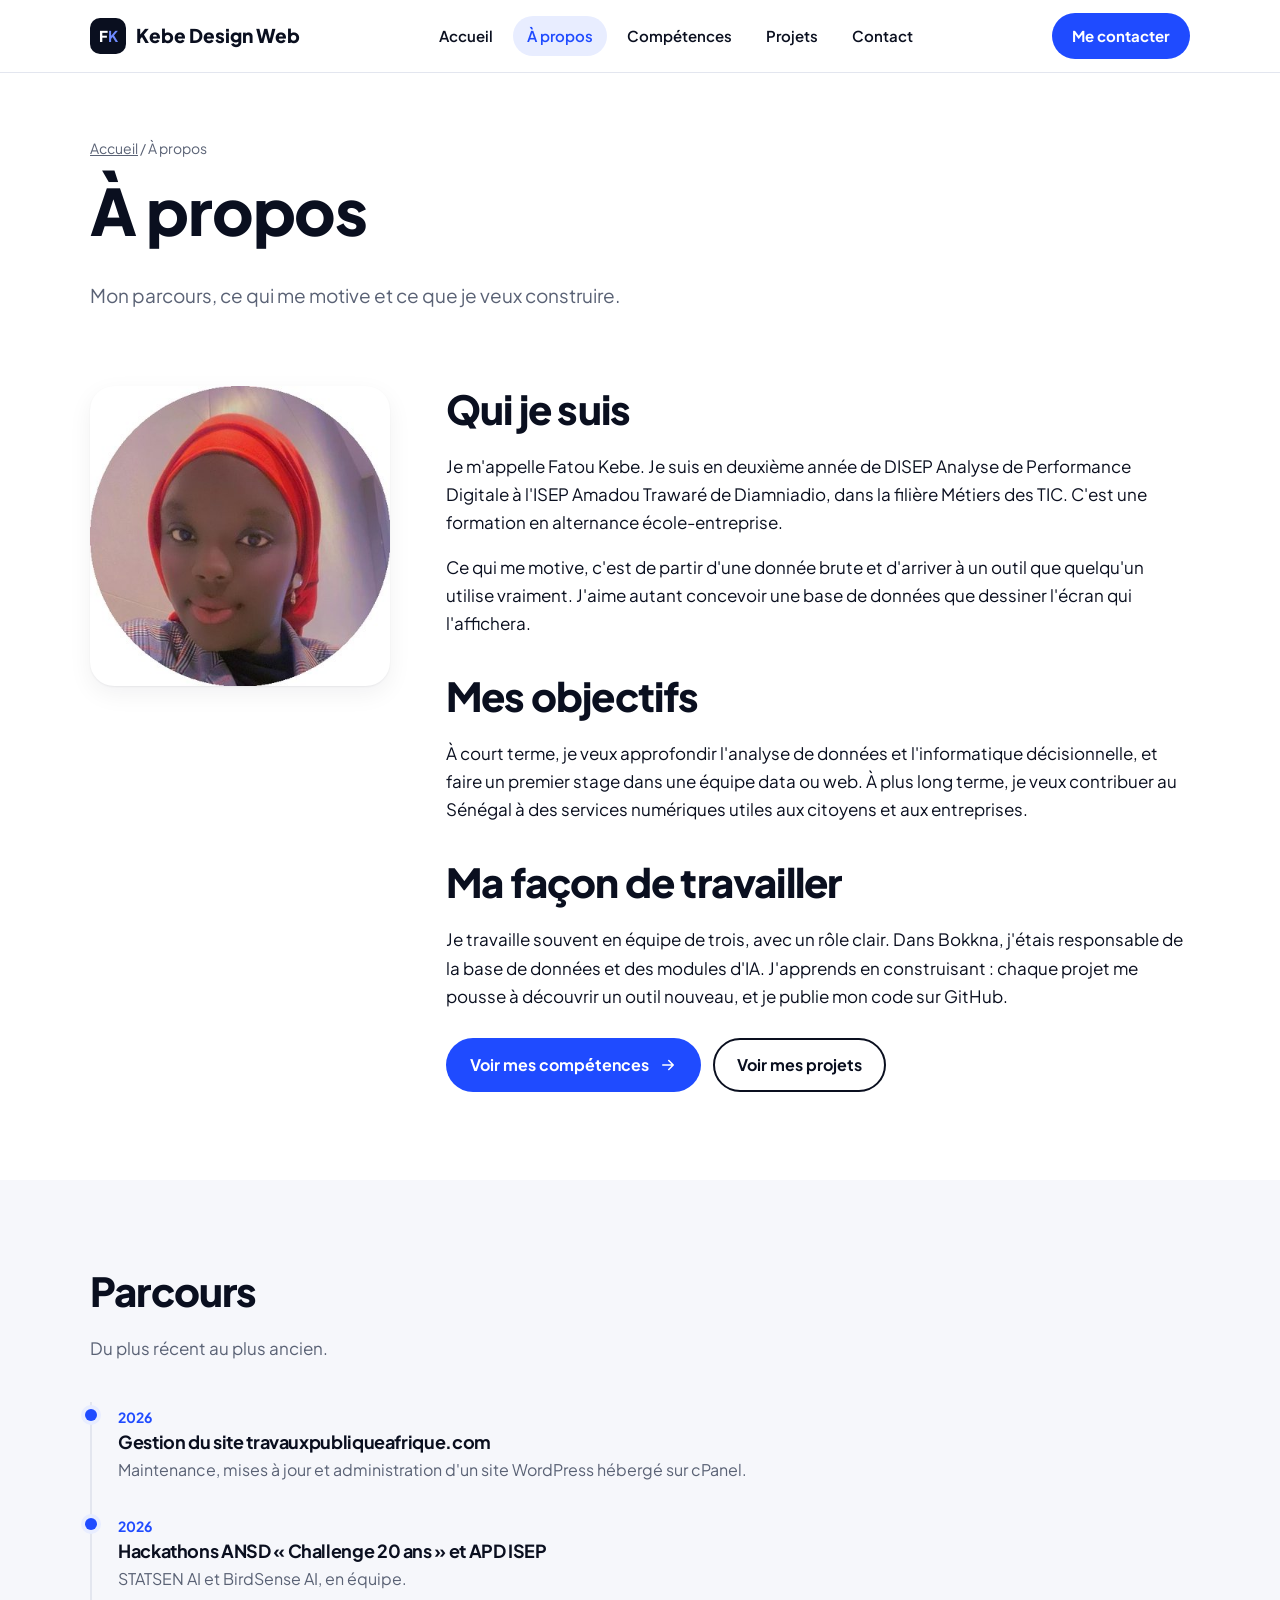
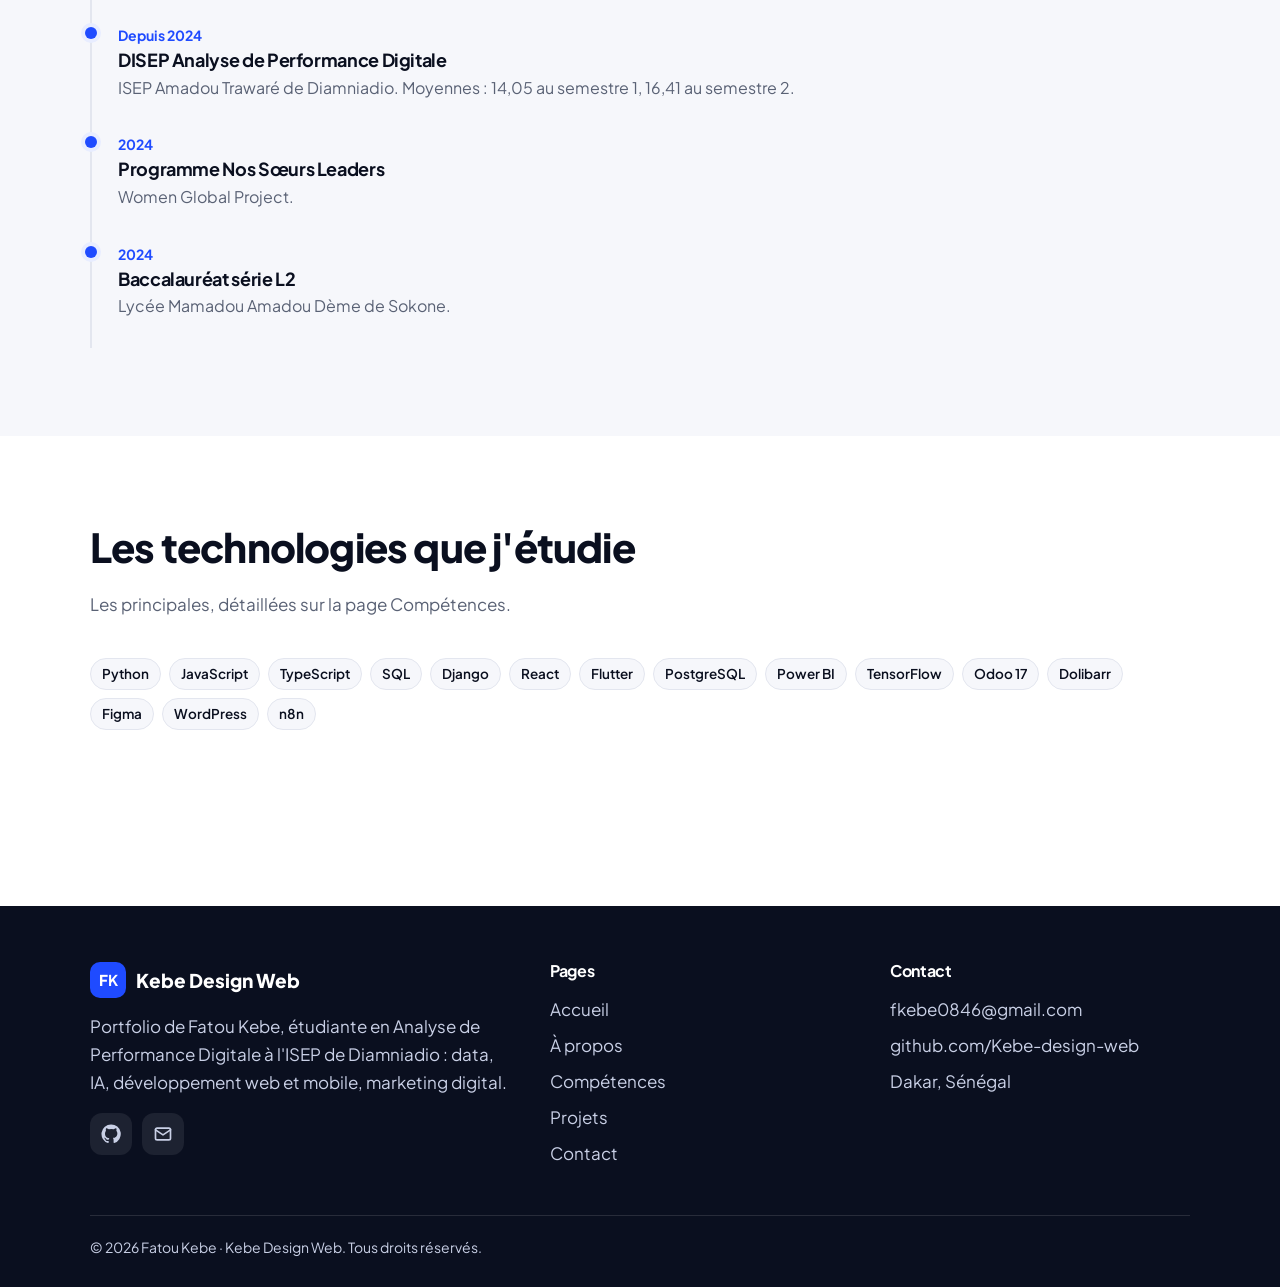
==== about.html @ df8fd6a2 "Refonte Kebe Design Web : 5 pages, menu mobile, formulaire" ====
<!doctype html>
<html lang="fr">
<head>
<meta charset="utf-8">
<meta name="viewport" content="width=device-width, initial-scale=1">
<title>À propos · Kebe Design Web</title>
<meta name="description" content="Parcours, objectifs et méthode de travail de Fatou Kebe, étudiante en DISEP Analyse de Performance Digitale à l'ISEP de Diamniadio.">
<meta name="author" content="Fatou Kebe">
<meta property="og:title" content="À propos · Kebe Design Web">
<meta property="og:description" content="Parcours, objectifs et méthode de travail de Fatou Kebe, étudiante en DISEP Analyse de Performance Digitale à l'ISEP de Diamniadio.">
<link rel="icon" href="data:image/svg+xml,%3Csvg xmlns='http://www.w3.org/2000/svg' viewBox='0 0 32 32'%3E%3Crect width='32' height='32' rx='8' fill='%230A0F1F'/%3E%3Ctext x='16' y='22' font-family='Arial' font-weight='bold' font-size='15' fill='%23fff' text-anchor='middle'%3EFK%3C/text%3E%3C/svg%3E">
<link rel="preconnect" href="https://fonts.googleapis.com">
<link rel="preconnect" href="https://fonts.gstatic.com" crossorigin>
<link href="https://fonts.googleapis.com/css2?family=Plus+Jakarta+Sans:wght@400;600;700;800&display=swap" rel="stylesheet">
<link rel="stylesheet" href="assets/css/style.css">
</head>
<body>
<a class="skip" href="#contenu">Aller au contenu</a>

<!-- En-tête commun -->
<header class="site-header">
  <div class="container header-inner">
    <a class="logo" href="index.html" aria-label="Kebe Design Web, retour à l'accueil"><span class="logo-mark">F<b>K</b></span>Kebe Design Web</a>
    <nav id="main-nav" class="main-nav" aria-label="Navigation principale">
      <ul><li><a href="index.html">Accueil</a></li><li><a href="about.html" aria-current="page">À propos</a></li><li><a href="competences.html">Compétences</a></li><li><a href="projets.html">Projets</a></li><li><a href="contact.html">Contact</a></li><li class="mobile-cta"><a href="contact.html">Me contacter</a></li></ul>
    </nav>
    <a class="btn btn-primary header-cta" href="contact.html">Me contacter</a>
    <button class="menu-toggle" type="button" aria-controls="main-nav" aria-expanded="false" aria-label="Ouvrir le menu"><svg viewBox="0 0 24 24" fill="none" stroke="currentColor" stroke-width="2" stroke-linecap="round" stroke-linejoin="round" aria-hidden="true"><path d="M4 7h16M4 12h16M4 17h16"/></svg></button>
  </div>
</header>

<main id="contenu">
<section class="page-hero">
  <div class="container">
    <div class="crumb"><a href="index.html">Accueil</a> / À propos</div>
    <h1>À propos</h1>
    <p>Mon parcours, ce qui me motive et ce que je veux construire.</p>
  </div>
</section>

<section class="section" style="padding-top:32px">
  <div class="container about-grid">
    <img class="about-photo" src="assets/images/fatou-kebe.jpg" alt="Portrait de Fatou Kebe" width="300" height="300">
    <div>
      <h2>Qui je suis</h2>
      <p>Je m'appelle Fatou Kebe. Je suis en deuxième année de DISEP Analyse de Performance Digitale à l'ISEP Amadou Trawaré de Diamniadio, dans la filière Métiers des TIC. C'est une formation en alternance école-entreprise.</p>
      <p>Ce qui me motive, c'est de partir d'une donnée brute et d'arriver à un outil que quelqu'un utilise vraiment. J'aime autant concevoir une base de données que dessiner l'écran qui l'affichera.</p>
      <h2 style="margin-top:36px">Mes objectifs</h2>
      <p>À court terme, je veux approfondir l'analyse de données et l'informatique décisionnelle, et faire un premier stage dans une équipe data ou web. À plus long terme, je veux contribuer au Sénégal à des services numériques utiles aux citoyens et aux entreprises.</p>
      <h2 style="margin-top:36px">Ma façon de travailler</h2>
      <p>Je travaille souvent en équipe de trois, avec un rôle clair. Dans Bokkna, j'étais responsable de la base de données et des modules d'IA. J'apprends en construisant : chaque projet me pousse à découvrir un outil nouveau, et je publie mon code sur GitHub.</p>
      <div class="btn-row" style="margin-top:28px">
        <a class="btn btn-primary" href="competences.html">Voir mes compétences <svg viewBox="0 0 24 24" fill="none" stroke="currentColor" stroke-width="2" stroke-linecap="round" stroke-linejoin="round" aria-hidden="true"><path d="M5 12h14M13 6l6 6-6 6"/></svg></a>
        <a class="btn btn-outline" href="projets.html">Voir mes projets</a>
      </div>
    </div>
  </div>
</section>

<section class="section alt" aria-labelledby="t-parc">
  <div class="container">
    <div class="section-head"><h2 id="t-parc">Parcours</h2><p>Du plus récent au plus ancien.</p></div>
    <ol class="timeline">
      <li><span class="yr">2026</span><h3>Gestion du site travauxpubliqueafrique.com</h3><p>Maintenance, mises à jour et administration d'un site WordPress hébergé sur cPanel.</p></li>
      <li><span class="yr">2026</span><h3>Hackathons ANSD « Challenge 20 ans » et APD ISEP</h3><p>STATSEN AI et BirdSense AI, en équipe.</p></li>
      <li><span class="yr">Depuis 2024</span><h3>DISEP Analyse de Performance Digitale</h3><p>ISEP Amadou Trawaré de Diamniadio. Moyennes : 14,05 au semestre 1, 16,41 au semestre 2.</p></li>
      <li><span class="yr">2024</span><h3>Programme Nos Sœurs Leaders</h3><p>Women Global Project.</p></li>
      <li><span class="yr">2024</span><h3>Baccalauréat série L2</h3><p>Lycée Mamadou Amadou Dème de Sokone.</p></li>
    </ol>
  </div>
</section>

<section class="section" aria-labelledby="t-tech">
  <div class="container">
    <div class="section-head"><h2 id="t-tech">Les technologies que j'étudie</h2><p>Les principales, détaillées sur la page Compétences.</p></div>
    <ul class="tags"><li>Python</li><li>JavaScript</li><li>TypeScript</li><li>SQL</li><li>Django</li><li>React</li><li>Flutter</li><li>PostgreSQL</li><li>Power BI</li><li>TensorFlow</li><li>Odoo 17</li><li>Dolibarr</li><li>Figma</li><li>WordPress</li><li>n8n</li></ul>
  </div>
</section>
</main>

<!-- Pied de page commun -->
<footer class="site-footer">
  <div class="container">
    <div class="footer-grid">
      <div>
        <a class="logo" href="index.html"><span class="logo-mark">F<b>K</b></span>Kebe Design Web</a>
        <p style="margin-top:14px;max-width:38ch">Portfolio de Fatou Kebe, étudiante en Analyse de Performance Digitale à l'ISEP de Diamniadio : data, IA, développement web et mobile, marketing digital.</p>
        <div class="socials">
          <a href="https://github.com/Kebe-design-web" aria-label="GitHub de Fatou Kebe"><svg viewBox="0 0 24 24" fill="currentColor" aria-hidden="true"><path d="M12 .5a11.5 11.5 0 0 0-3.6 22.4c.6.1.8-.3.8-.6v-2c-3.2.7-3.9-1.5-3.9-1.5-.5-1.3-1.3-1.7-1.3-1.7-1-.7.1-.7.1-.7 1.2.1 1.8 1.2 1.8 1.2 1 1.8 2.8 1.3 3.5 1 .1-.8.4-1.3.7-1.6-2.6-.3-5.3-1.3-5.3-5.7 0-1.3.5-2.3 1.2-3.1-.1-.3-.5-1.5.1-3.1 0 0 1-.3 3.3 1.2a11.4 11.4 0 0 1 6 0C17.3 4.6 18.3 5 18.3 5c.6 1.6.2 2.8.1 3.1.8.8 1.2 1.9 1.2 3.1 0 4.4-2.7 5.4-5.3 5.7.4.4.8 1.1.8 2.2v3.2c0 .3.2.7.8.6A11.5 11.5 0 0 0 12 .5z"/></svg></a>
          <a href="mailto:fkebe0846@gmail.com" aria-label="Envoyer un e-mail à Fatou Kebe"><svg viewBox="0 0 24 24" fill="none" stroke="currentColor" stroke-width="2" stroke-linecap="round" stroke-linejoin="round" aria-hidden="true"><rect x="3" y="5" width="18" height="14" rx="2"/><path d="M3 7l9 6 9-6"/></svg></a>
        </div>
      </div>
      <div>
        <h3>Pages</h3>
        <ul><li><a href="index.html">Accueil</a></li><li><a href="about.html">À propos</a></li><li><a href="competences.html">Compétences</a></li><li><a href="projets.html">Projets</a></li><li><a href="contact.html">Contact</a></li></ul>
      </div>
      <div>
        <h3>Contact</h3>
        <ul>
          <li><a href="mailto:fkebe0846@gmail.com">fkebe0846@gmail.com</a></li>
          <li><a href="https://github.com/Kebe-design-web">github.com/Kebe-design-web</a></li>
          <li>Dakar, Sénégal</li>
        </ul>
      </div>
    </div>
    <div class="footer-bottom">© <span id="year">2026</span> Fatou Kebe · Kebe Design Web. Tous droits réservés.</div>
  </div>
</footer>
<script src="assets/js/main.js"></script>
</body>
</html>
---- assets/css/style.css ----
/* =========================================================
   Kebe Design Web · feuille de style commune à toutes les pages
   Palette : blanc, noir profond, bleu électrique
   ========================================================= */
:root{
  --white:#FFFFFF;
  --bg:#F6F7FB;          /* fond des sections alternées */
  --ink:#0A0F1F;         /* noir profond (texte, en-tête) */
  --muted:#5A6275;       /* texte secondaire */
  --blue:#1F4BFF;        /* bleu électrique (actions) */
  --blue-dark:#1436C7;
  --blue-soft:#E8EDFF;   /* fonds de badges et d'icônes */
  --line:#E3E6EF;
  --radius:14px;
  --shadow:0 1px 2px rgba(10,15,31,.06),0 8px 24px rgba(10,15,31,.06);
  --font:"Plus Jakarta Sans",system-ui,-apple-system,"Segoe UI",sans-serif;
}
*{box-sizing:border-box}
html{scroll-behavior:smooth}
body{margin:0;background:var(--white);color:var(--ink);font:400 17px/1.65 var(--font);-webkit-font-smoothing:antialiased}
img{max-width:100%;display:block}
[hidden]{display:none!important}
a{color:var(--blue)}
h1,h2,h3{line-height:1.15;margin:0 0 .5em;letter-spacing:-.02em}
h1{font-size:clamp(38px,6vw,64px);font-weight:800}
h2{font-size:clamp(28px,3.6vw,40px);font-weight:800}
h3{font-size:20px;font-weight:700}
p{margin:0 0 1em}
.container{width:100%;max-width:1140px;margin:0 auto;padding:0 20px}
.section{padding:88px 0}
.section.alt{background:var(--bg)}
.section-head{max-width:640px;margin-bottom:40px}
.section-head p{color:var(--muted)}
.muted{color:var(--muted)}
.skip{position:absolute;left:-999px;top:8px;background:var(--ink);color:#fff;padding:8px 14px;border-radius:8px;z-index:100}
.skip:focus{left:12px}
:focus-visible{outline:3px solid var(--blue);outline-offset:3px;border-radius:6px}

/* ---------- Boutons ---------- */
.btn{display:inline-flex;align-items:center;gap:10px;min-height:48px;padding:12px 22px;border-radius:999px;font-weight:700;font-size:16px;text-decoration:none;border:2px solid transparent;cursor:pointer;transition:background .2s,color .2s,border-color .2s,transform .2s;font-family:inherit}
.btn svg{width:18px;height:18px}
.btn-primary{background:var(--blue);color:#fff}
.btn-primary:hover{background:var(--blue-dark);transform:translateY(-1px)}
.btn-dark{background:var(--ink);color:#fff}
.btn-dark:hover{background:#000;transform:translateY(-1px)}
.btn-outline{border-color:var(--ink);color:var(--ink);background:transparent}
.btn-outline:hover{background:var(--ink);color:#fff}
.btn-row{display:flex;flex-wrap:wrap;gap:12px}

/* ---------- En-tête et menu ---------- */
.site-header{position:sticky;top:0;z-index:50;background:rgba(255,255,255,.92);backdrop-filter:blur(10px);border-bottom:1px solid var(--line)}
.header-inner{display:flex;align-items:center;justify-content:space-between;height:72px;gap:16px}
.logo{display:flex;align-items:center;gap:10px;font-weight:800;font-size:19px;color:var(--ink);text-decoration:none}
.logo-mark{display:flex;align-items:center;justify-content:center;flex:none;width:36px;height:36px;border-radius:10px;background:var(--ink);color:#fff;font-size:15px}
.logo-mark b{color:#6F8BFF}
.main-nav ul{display:flex;gap:6px;list-style:none;margin:0;padding:0}
.main-nav a{display:block;padding:8px 14px;border-radius:999px;color:var(--ink);text-decoration:none;font-weight:600;font-size:15px}
.main-nav a:hover{background:var(--bg)}
.main-nav a[aria-current="page"]{background:var(--blue-soft);color:var(--blue)}
.header-cta{min-height:42px;padding:9px 18px;font-size:15px}
.menu-toggle{display:none;width:44px;height:44px;border:1px solid var(--line);border-radius:12px;background:#fff;cursor:pointer;align-items:center;justify-content:center}
.menu-toggle svg{width:22px;height:22px}

@media (max-width:900px){
  .menu-toggle{display:inline-flex}
  .header-cta{display:none}
  .main-nav{position:absolute;top:72px;left:0;right:0;background:#fff;border-bottom:1px solid var(--line);box-shadow:var(--shadow);display:none}
  .main-nav.open{display:block}
  .main-nav ul{flex-direction:column;padding:12px 20px 20px;gap:4px}
  .main-nav a{padding:14px 16px;font-size:17px}
  .main-nav .mobile-cta{display:block;margin-top:8px}
}
.main-nav .mobile-cta{display:none}
.main-nav .mobile-cta a{background:var(--blue);color:#fff;text-align:center}

/* ---------- Hero accueil ---------- */
.hero{padding:72px 0 88px}
.hero-grid{display:grid;grid-template-columns:1.25fr 1fr;gap:56px;align-items:center}
.hero .kicker{display:inline-flex;align-items:center;gap:8px;padding:6px 14px;border-radius:999px;background:var(--blue-soft);color:var(--blue);font-weight:700;font-size:14px;margin-bottom:22px}
.hero .kicker i{width:8px;height:8px;border-radius:50%;background:var(--blue)}
.hero h1 span{color:var(--blue)}
.hero .sub{font-size:20px;font-weight:600;margin-bottom:12px}
.hero .lead{color:var(--muted);max-width:56ch;margin-bottom:28px}
/* visuel : photo + fenêtre de code */
.hero-visual{position:relative;padding:20px 0 40px 20px}
.code-card{background:var(--ink);color:#C9D3F5;border-radius:18px;padding:22px 22px 26px;font:500 14px/1.7 ui-monospace,SFMono-Regular,Menlo,monospace;box-shadow:0 24px 60px rgba(10,15,31,.25)}
.code-card .dots{display:flex;gap:6px;margin-bottom:16px}
.code-card .dots i{width:11px;height:11px;border-radius:50%;background:#3A4466}
.code-card .k{color:#8FA6FF}.code-card .s{color:#7FE0B0}.code-card .c{color:#6B7699}
.hero-photo{position:absolute;right:-6px;bottom:0;width:132px;height:132px;border-radius:50%;border:5px solid #fff;box-shadow:var(--shadow);object-fit:cover;background:#fff}

/* ---------- Bande de chiffres ---------- */
.stats{display:grid;grid-template-columns:repeat(4,1fr);gap:16px}
.stat{background:#fff;border:1px solid var(--line);border-radius:var(--radius);padding:22px}
.stat b{display:block;font-size:30px;font-weight:800;color:var(--blue);line-height:1.1}
.stat span{color:var(--muted);font-size:15px}

/* ---------- Cartes génériques ---------- */
.grid{display:grid;gap:20px}
.grid-2{grid-template-columns:repeat(2,1fr)}
.grid-3{grid-template-columns:repeat(3,1fr)}
.card{background:#fff;border:1px solid var(--line);border-radius:var(--radius);padding:26px;box-shadow:var(--shadow);transition:transform .2s,box-shadow .2s,border-color .2s}
.card:hover{transform:translateY(-3px);border-color:#C9D3FF;box-shadow:0 2px 4px rgba(10,15,31,.06),0 16px 36px rgba(31,75,255,.10)}
.icon{display:grid;place-items:center;width:46px;height:46px;border-radius:12px;background:var(--blue-soft);color:var(--blue);margin-bottom:16px}
.icon svg{width:24px;height:24px}
.card p{color:var(--muted);font-size:16px}
.tags{display:flex;flex-wrap:wrap;gap:8px;list-style:none;padding:0;margin:0}
.tags li{font-size:13.5px;font-weight:600;padding:4px 11px;border-radius:999px;background:var(--bg);border:1px solid var(--line)}
.link-arrow{display:inline-flex;align-items:center;gap:6px;font-weight:700;text-decoration:none;margin-top:6px}
.link-arrow:hover{text-decoration:underline}

/* ---------- Projets ---------- */
.filters{display:flex;flex-wrap:wrap;gap:8px;margin-bottom:28px}
.filter{min-height:42px;padding:8px 16px;border-radius:999px;border:1px solid var(--line);background:#fff;font:600 15px var(--font);color:var(--ink);cursor:pointer}
.filter[aria-pressed="true"]{background:var(--ink);color:#fff;border-color:var(--ink)}
.project{display:flex;flex-direction:column;padding:0;overflow:hidden}
.project-visual{height:150px;display:flex;align-items:flex-end;padding:18px 22px;color:#fff;font-weight:800;font-size:24px;letter-spacing:-.02em;background:var(--ink);position:relative}
.project-visual small{position:absolute;top:16px;left:22px;font-size:12.5px;font-weight:700;padding:3px 10px;border-radius:999px;background:rgba(255,255,255,.14)}
.v-data{background:linear-gradient(135deg,#0A0F1F 0%,#1F4BFF 130%)}
.v-web{background:linear-gradient(135deg,#1436C7 0%,#0A0F1F 110%)}
.v-mobile{background:linear-gradient(135deg,#0A0F1F 30%,#3D5BFF 140%)}
.v-erp{background:linear-gradient(135deg,#243052 0%,#0A0F1F 100%)}
.project-body{padding:22px 22px 24px;display:flex;flex-direction:column;flex:1}
.project-body .meta{font-size:14px;color:var(--muted);margin-bottom:10px}
.project-body .tags{margin-top:auto;padding-top:14px}
.project-actions{display:flex;gap:10px;margin-top:16px;flex-wrap:wrap}
.project-actions .btn{min-height:40px;padding:8px 16px;font-size:14px}
.empty{text-align:center;padding:48px 20px;border:2px dashed var(--line);border-radius:var(--radius);color:var(--muted)}
.feature-big{grid-column:1/-1;display:grid;grid-template-columns:1fr 1.3fr}
.feature-big .project-visual{height:auto;min-height:220px;font-size:34px}

/* ---------- Compétences ---------- */
.skill-cat{margin-bottom:56px}
.skill-cat > h2{font-size:26px;display:flex;align-items:center;gap:12px}
.skill-cat > h2 .icon{margin:0;width:40px;height:40px}
.skill-cat > p{color:var(--muted);max-width:64ch;margin-bottom:22px}
.skill-card h3{margin-bottom:6px}
.skill-card .tags{margin-top:12px}
.learning{background:var(--ink);color:#fff;border-radius:20px;padding:36px}
.learning p{color:#B9C3E6}
.learning .tags li{background:rgba(255,255,255,.08);border-color:rgba(255,255,255,.15);color:#fff}
.modules{width:100%;border-collapse:collapse;background:#fff;border-radius:var(--radius);overflow:hidden;box-shadow:var(--shadow)}
.modules th,.modules td{text-align:left;padding:16px 20px;border-bottom:1px solid var(--line);vertical-align:top}
.modules th{width:28%;font-weight:700}
.modules td{color:var(--muted)}

/* ---------- À propos ---------- */
.about-grid{display:grid;grid-template-columns:300px 1fr;gap:56px;align-items:start}
.about-photo{border-radius:24px;width:100%;aspect-ratio:1;object-fit:cover;box-shadow:var(--shadow);background:var(--bg)}
.timeline{list-style:none;margin:0;padding:0;border-left:2px solid var(--line)}
.timeline li{position:relative;padding:0 0 28px 26px}
.timeline li::before{content:"";position:absolute;left:-7px;top:7px;width:12px;height:12px;border-radius:50%;background:var(--blue);box-shadow:0 0 0 4px var(--blue-soft)}
.timeline .yr{font-weight:700;color:var(--blue);font-size:14px}
.timeline h3{margin:2px 0 4px;font-size:18px}
.timeline p{color:var(--muted);margin:0;font-size:16px}

/* ---------- Contact ---------- */
.contact-grid{display:grid;grid-template-columns:1fr 1.15fr;gap:40px;align-items:start}
.contact-list{display:grid;gap:14px}
.contact-item{display:flex;gap:16px;align-items:center;padding:18px 20px}
.contact-item .icon{margin:0;flex:none}
.contact-item .k{font-size:14px;color:var(--muted);display:block}
.contact-item a,.contact-item .v{font-weight:700;color:var(--ink);text-decoration:none;word-break:break-word}
.contact-item a:hover{color:var(--blue);text-decoration:underline}
.contact-item.todo{border-style:dashed;box-shadow:none}
.contact-item.todo .v{color:var(--muted);font-weight:600}
form .field{margin-bottom:18px}
form label{display:block;font-weight:700;font-size:15px;margin-bottom:6px}
form input,form textarea{width:100%;min-height:48px;padding:12px 14px;border:1.5px solid var(--line);border-radius:12px;font:400 16px var(--font);color:var(--ink);background:#fff}
form textarea{min-height:150px;resize:vertical}
form input:focus,form textarea:focus{outline:none;border-color:var(--blue);box-shadow:0 0 0 4px var(--blue-soft)}
form .invalid input,form .invalid textarea{border-color:#D33A3A}
form .error{display:none;color:#B42323;font-size:14px;margin-top:6px}
form .invalid .error{display:block}
.check{display:flex;gap:10px;align-items:flex-start;font-weight:500!important;font-size:15px!important}
.check input{width:20px;min-height:20px;height:20px;margin-top:3px;flex:none}
.form-status{margin-top:14px;padding:14px 16px;border-radius:12px;background:var(--blue-soft);color:var(--blue-dark);font-weight:600;display:none}
.form-status.show{display:block}

/* ---------- Bandeau d'appel à l'action ---------- */
.cta-band{background:var(--ink);color:#fff;border-radius:24px;padding:48px;display:flex;justify-content:space-between;align-items:center;gap:24px;flex-wrap:wrap}
.cta-band h2{margin:0 0 6px}
.cta-band p{margin:0;color:#B9C3E6}

/* ---------- En-tête de page intérieure ---------- */
.page-hero{padding:64px 0 24px}
.page-hero p{color:var(--muted);font-size:19px;max-width:60ch}
.crumb{font-size:14px;color:var(--muted);margin-bottom:14px}
.crumb a{color:var(--muted)}

/* ---------- Pied de page ---------- */
.site-footer{background:var(--ink);color:#C9D0E6;padding:56px 0 28px;margin-top:88px}
.footer-grid{display:grid;grid-template-columns:1.4fr 1fr 1fr;gap:40px}
.site-footer .logo{color:#fff}
.site-footer .logo-mark{background:var(--blue)}
.site-footer .logo-mark b{color:#fff}
.site-footer h3{color:#fff;font-size:16px;margin-bottom:14px}
.site-footer ul{list-style:none;margin:0;padding:0}
.site-footer li{margin-bottom:8px}
.site-footer a{color:#C9D0E6;text-decoration:none}
.site-footer a:hover{color:#fff;text-decoration:underline}
.socials{display:flex;gap:10px;margin-top:16px}
.socials a{display:grid;place-items:center;width:42px;height:42px;border-radius:12px;background:rgba(255,255,255,.08)}
.socials a:hover{background:var(--blue)}
.socials svg{width:20px;height:20px}
.footer-bottom{border-top:1px solid rgba(255,255,255,.12);margin-top:40px;padding-top:20px;font-size:14px}

/* ---------- Responsive ---------- */
@media (max-width:980px){
  .hero-grid,.about-grid,.contact-grid{grid-template-columns:1fr;gap:40px}
  .grid-3{grid-template-columns:repeat(2,1fr)}
  .stats{grid-template-columns:repeat(2,1fr)}
  .feature-big{grid-template-columns:1fr}
  .about-grid .about-photo{max-width:260px}
  .footer-grid{grid-template-columns:1fr 1fr}
}
@media (max-width:640px){
  body{font-size:16px}
  .section{padding:64px 0}
  .grid-2,.grid-3{grid-template-columns:1fr}
  .hero{padding:40px 0 64px}
  .hero-visual{padding:10px 0 40px}
  .hero-photo{width:104px;height:104px;right:0}
  .cta-band{padding:32px 24px}
  .footer-grid{grid-template-columns:1fr}
  .modules th,.modules td{display:block;width:100%}
  .modules th{border-bottom:0;padding-bottom:4px}
  .btn-row .btn{width:100%;justify-content:center}
}
@media (prefers-reduced-motion:reduce){
  html{scroll-behavior:auto}
  *{transition:none!important;animation:none!important}
}

.link-arrow svg{width:18px;height:18px}
.pv-icon{display:grid;place-items:center;width:64px;height:64px;border-radius:16px;background:rgba(255,255,255,.12)}
.pv-icon svg{width:34px;height:34px}
.feature-big .pv-icon{width:88px;height:88px}.feature-big .pv-icon svg{width:46px;height:46px}
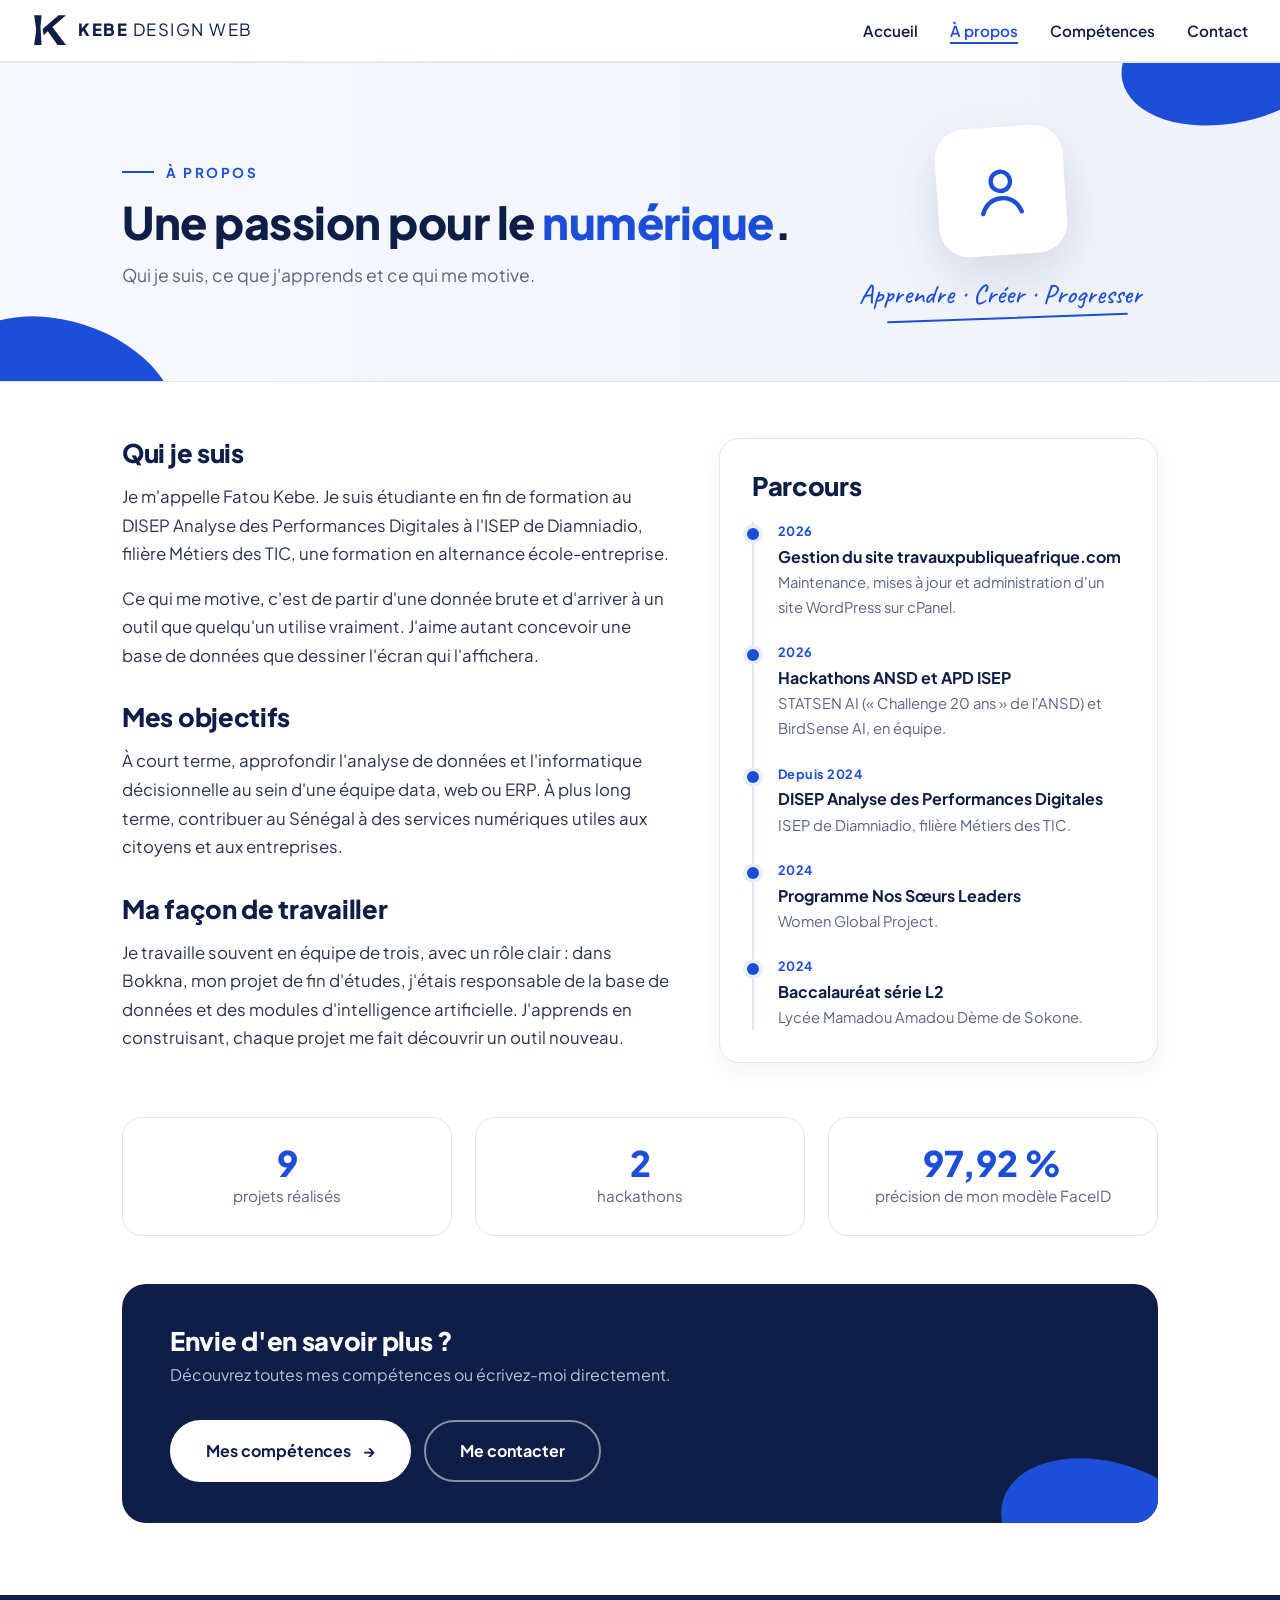
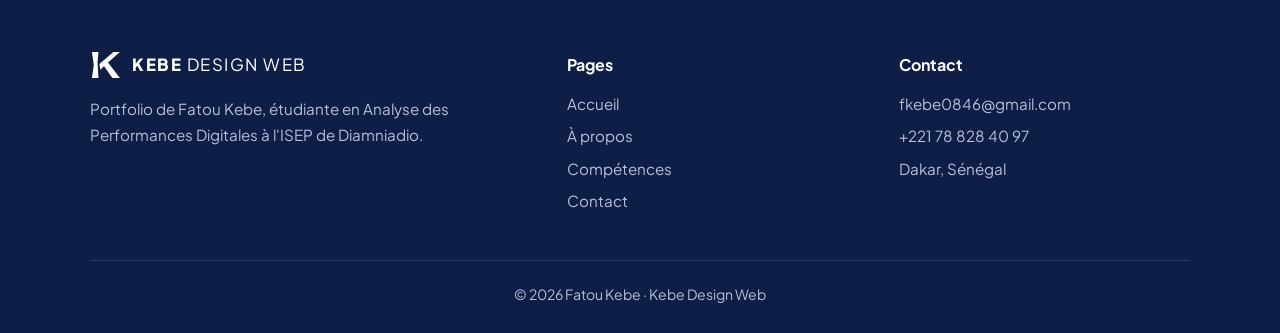
==== commit bfd24192: "Site en 4 pages avec bannières" ====
--- a/about.html
+++ b/about.html
@@ -1,111 +1,97 @@
-<!doctype html>
+<!DOCTYPE html>
 <html lang="fr">
 <head>
-<meta charset="utf-8">
-<meta name="viewport" content="width=device-width, initial-scale=1">
-<title>À propos · Kebe Design Web</title>
-<meta name="description" content="Parcours, objectifs et méthode de travail de Fatou Kebe, étudiante en DISEP Analyse de Performance Digitale à l'ISEP de Diamniadio.">
-<meta name="author" content="Fatou Kebe">
-<meta property="og:title" content="À propos · Kebe Design Web">
-<meta property="og:description" content="Parcours, objectifs et méthode de travail de Fatou Kebe, étudiante en DISEP Analyse de Performance Digitale à l'ISEP de Diamniadio.">
-<link rel="icon" href="data:image/svg+xml,%3Csvg xmlns='http://www.w3.org/2000/svg' viewBox='0 0 32 32'%3E%3Crect width='32' height='32' rx='8' fill='%230A0F1F'/%3E%3Ctext x='16' y='22' font-family='Arial' font-weight='bold' font-size='15' fill='%23fff' text-anchor='middle'%3EFK%3C/text%3E%3C/svg%3E">
-<link rel="preconnect" href="https://fonts.googleapis.com">
-<link rel="preconnect" href="https://fonts.gstatic.com" crossorigin>
-<link href="https://fonts.googleapis.com/css2?family=Plus+Jakarta+Sans:wght@400;600;700;800&display=swap" rel="stylesheet">
-<link rel="stylesheet" href="assets/css/style.css">
+  <meta charset="UTF-8">
+  <meta name="viewport" content="width=device-width, initial-scale=1.0">
+  <title>À propos · Kebe Design Web</title>
+  <meta name="description" content="Parcours, objectifs et façon de travailler de Fatou Kebe, étudiante en Analyse des Performances Digitales.">
+  <link rel="preconnect" href="https://fonts.googleapis.com">
+  <link rel="preconnect" href="https://fonts.gstatic.com" crossorigin>
+  <link href="https://fonts.googleapis.com/css2?family=Plus+Jakarta+Sans:wght@400;500;600;700;800&family=Caveat:wght@500;700&display=swap" rel="stylesheet">
+  <link rel="stylesheet" href="style.css">
 </head>
 <body>
-<a class="skip" href="#contenu">Aller au contenu</a>
 
-<!-- En-tête commun -->
-<header class="site-header">
-  <div class="container header-inner">
-    <a class="logo" href="index.html" aria-label="Kebe Design Web, retour à l'accueil"><span class="logo-mark">F<b>K</b></span>Kebe Design Web</a>
-    <nav id="main-nav" class="main-nav" aria-label="Navigation principale">
-      <ul><li><a href="index.html">Accueil</a></li><li><a href="about.html" aria-current="page">À propos</a></li><li><a href="competences.html">Compétences</a></li><li><a href="projets.html">Projets</a></li><li><a href="contact.html">Contact</a></li><li class="mobile-cta"><a href="contact.html">Me contacter</a></li></ul>
-    </nav>
-    <a class="btn btn-primary header-cta" href="contact.html">Me contacter</a>
-    <button class="menu-toggle" type="button" aria-controls="main-nav" aria-expanded="false" aria-label="Ouvrir le menu"><svg viewBox="0 0 24 24" fill="none" stroke="currentColor" stroke-width="2" stroke-linecap="round" stroke-linejoin="round" aria-hidden="true"><path d="M4 7h16M4 12h16M4 17h16"/></svg></button>
-  </div>
-</header>
+  <nav>
+    <a href="index.html" class="logo"><img src="images/logo-k.svg" alt="" width="34" height="32"><span><b>KEBE</b> DESIGN WEB</span></a>
+    <ul id="nav-links">
+      <li><a href="index.html">Accueil</a></li>
+      <li><a href="about.html" aria-current="page">À propos</a></li>
+      <li><a href="competences.html">Compétences</a></li>
+      <li><a href="contact.html">Contact</a></li>
+    </ul>
+    <div class="burger" id="burger" role="button" tabindex="0" aria-label="Ouvrir le menu">
+      <span></span>
+      <span></span>
+      <span></span>
+    </div>
+  </nav>
 
-<main id="contenu">
-<section class="page-hero">
-  <div class="container">
-    <div class="crumb"><a href="index.html">Accueil</a> / À propos</div>
-    <h1>À propos</h1>
-    <p>Mon parcours, ce qui me motive et ce que je veux construire.</p>
-  </div>
-</section>
-
-<section class="section" style="padding-top:32px">
-  <div class="container about-grid">
-    <img class="about-photo" src="assets/images/fatou-kebe.jpg" alt="Portrait de Fatou Kebe" width="300" height="300">
-    <div>
-      <h2>Qui je suis</h2>
-      <p>Je m'appelle Fatou Kebe. Je suis en deuxième année de DISEP Analyse de Performance Digitale à l'ISEP Amadou Trawaré de Diamniadio, dans la filière Métiers des TIC. C'est une formation en alternance école-entreprise.</p>
-      <p>Ce qui me motive, c'est de partir d'une donnée brute et d'arriver à un outil que quelqu'un utilise vraiment. J'aime autant concevoir une base de données que dessiner l'écran qui l'affichera.</p>
-      <h2 style="margin-top:36px">Mes objectifs</h2>
-      <p>À court terme, je veux approfondir l'analyse de données et l'informatique décisionnelle, et faire un premier stage dans une équipe data ou web. À plus long terme, je veux contribuer au Sénégal à des services numériques utiles aux citoyens et aux entreprises.</p>
-      <h2 style="margin-top:36px">Ma façon de travailler</h2>
-      <p>Je travaille souvent en équipe de trois, avec un rôle clair. Dans Bokkna, j'étais responsable de la base de données et des modules d'IA. J'apprends en construisant : chaque projet me pousse à découvrir un outil nouveau, et je publie mon code sur GitHub.</p>
-      <div class="btn-row" style="margin-top:28px">
-        <a class="btn btn-primary" href="competences.html">Voir mes compétences <svg viewBox="0 0 24 24" fill="none" stroke="currentColor" stroke-width="2" stroke-linecap="round" stroke-linejoin="round" aria-hidden="true"><path d="M5 12h14M13 6l6 6-6 6"/></svg></a>
-        <a class="btn btn-outline" href="projets.html">Voir mes projets</a>
+  <header class="page-banner">
+    <div class="pb-inner">
+      <div class="pb-text">
+        <span class="pb-kicker">À propos</span>
+        <h1>Une passion pour le <span class="blue">numérique</span>.</h1>
+        <p>Qui je suis, ce que j'apprends et ce qui me motive.</p>
+      </div>
+      <div class="pb-visual" aria-hidden="true">
+        <div class="pb-card"><svg viewBox="0 0 24 24" fill="none" stroke="currentColor" stroke-width="1.8" stroke-linecap="round" stroke-linejoin="round"><circle cx="12" cy="8" r="4"/><path d="M4 21c1.5-4 4.5-6 8-6s6.5 2 8 6"/></svg></div>
+        <span class="pb-hand">Apprendre · Créer · Progresser</span>
       </div>
     </div>
-  </div>
-</section>
+  </header>
 
-<section class="section alt" aria-labelledby="t-parc">
-  <div class="container">
-    <div class="section-head"><h2 id="t-parc">Parcours</h2><p>Du plus récent au plus ancien.</p></div>
-    <ol class="timeline">
-      <li><span class="yr">2026</span><h3>Gestion du site travauxpubliqueafrique.com</h3><p>Maintenance, mises à jour et administration d'un site WordPress hébergé sur cPanel.</p></li>
-      <li><span class="yr">2026</span><h3>Hackathons ANSD « Challenge 20 ans » et APD ISEP</h3><p>STATSEN AI et BirdSense AI, en équipe.</p></li>
-      <li><span class="yr">Depuis 2024</span><h3>DISEP Analyse de Performance Digitale</h3><p>ISEP Amadou Trawaré de Diamniadio. Moyennes : 14,05 au semestre 1, 16,41 au semestre 2.</p></li>
-      <li><span class="yr">2024</span><h3>Programme Nos Sœurs Leaders</h3><p>Women Global Project.</p></li>
-      <li><span class="yr">2024</span><h3>Baccalauréat série L2</h3><p>Lycée Mamadou Amadou Dème de Sokone.</p></li>
-    </ol>
-  </div>
-</section>
+  <section class="fade-in">
+    <div class="about-grid">
+      <div class="about-text">
+        <h2>Qui je suis</h2>
+        <p>Je m'appelle Fatou Kebe. Je suis étudiante en fin de formation au DISEP Analyse des Performances Digitales à l'ISEP de Diamniadio, filière Métiers des TIC, une formation en alternance école-entreprise.</p>
+        <p>Ce qui me motive, c'est de partir d'une donnée brute et d'arriver à un outil que quelqu'un utilise vraiment. J'aime autant concevoir une base de données que dessiner l'écran qui l'affichera.</p>
+        <h2>Mes objectifs</h2>
+        <p>À court terme, approfondir l'analyse de données et l'informatique décisionnelle au sein d'une équipe data, web ou ERP. À plus long terme, contribuer au Sénégal à des services numériques utiles aux citoyens et aux entreprises.</p>
+        <h2>Ma façon de travailler</h2>
+        <p>Je travaille souvent en équipe de trois, avec un rôle clair : dans Bokkna, mon projet de fin d'études, j'étais responsable de la base de données et des modules d'intelligence artificielle. J'apprends en construisant, chaque projet me fait découvrir un outil nouveau.</p>
+      </div>
+      <aside class="about-side">
+        <h2>Parcours</h2>
+        <ul class="timeline">
+          <li><span class="yr">2026</span><b>Gestion du site travauxpubliqueafrique.com</b><p>Maintenance, mises à jour et administration d'un site WordPress sur cPanel.</p></li>
+          <li><span class="yr">2026</span><b>Hackathons ANSD et APD ISEP</b><p>STATSEN AI (« Challenge 20 ans » de l'ANSD) et BirdSense AI, en équipe.</p></li>
+          <li><span class="yr">Depuis 2024</span><b>DISEP Analyse des Performances Digitales</b><p>ISEP de Diamniadio, filière Métiers des TIC.</p></li>
+          <li><span class="yr">2024</span><b>Programme Nos Sœurs Leaders</b><p>Women Global Project.</p></li>
+          <li><span class="yr">2024</span><b>Baccalauréat série L2</b><p>Lycée Mamadou Amadou Dème de Sokone.</p></li>
+        </ul>
+      </aside>
+    </div>
+    <div class="facts">
+      <div><b>9</b><span>projets réalisés</span></div>
+      <div><b>2</b><span>hackathons</span></div>
+      <div><b>97,92&nbsp;%</b><span>précision de mon modèle FaceID</span></div>
+    </div>
+    <div class="cta-band">
+      <div><h2>Envie d'en savoir plus ?</h2><p>Découvrez toutes mes compétences ou écrivez-moi directement.</p></div>
+      <div class="cta-btns"><a class="btn btn-white" href="competences.html">Mes compétences <span class="arrow">→</span></a><a class="btn btn-ghost-light" href="contact.html">Me contacter</a></div>
+    </div>
+  </section>
 
-<section class="section" aria-labelledby="t-tech">
-  <div class="container">
-    <div class="section-head"><h2 id="t-tech">Les technologies que j'étudie</h2><p>Les principales, détaillées sur la page Compétences.</p></div>
-    <ul class="tags"><li>Python</li><li>JavaScript</li><li>TypeScript</li><li>SQL</li><li>Django</li><li>React</li><li>Flutter</li><li>PostgreSQL</li><li>Power BI</li><li>TensorFlow</li><li>Odoo 17</li><li>Dolibarr</li><li>Figma</li><li>WordPress</li><li>n8n</li></ul>
-  </div>
-</section>
-</main>
-
-<!-- Pied de page commun -->
-<footer class="site-footer">
-  <div class="container">
-    <div class="footer-grid">
-      <div>
-        <a class="logo" href="index.html"><span class="logo-mark">F<b>K</b></span>Kebe Design Web</a>
-        <p style="margin-top:14px;max-width:38ch">Portfolio de Fatou Kebe, étudiante en Analyse de Performance Digitale à l'ISEP de Diamniadio : data, IA, développement web et mobile, marketing digital.</p>
-        <div class="socials">
-          <a href="https://github.com/Kebe-design-web" aria-label="GitHub de Fatou Kebe"><svg viewBox="0 0 24 24" fill="currentColor" aria-hidden="true"><path d="M12 .5a11.5 11.5 0 0 0-3.6 22.4c.6.1.8-.3.8-.6v-2c-3.2.7-3.9-1.5-3.9-1.5-.5-1.3-1.3-1.7-1.3-1.7-1-.7.1-.7.1-.7 1.2.1 1.8 1.2 1.8 1.2 1 1.8 2.8 1.3 3.5 1 .1-.8.4-1.3.7-1.6-2.6-.3-5.3-1.3-5.3-5.7 0-1.3.5-2.3 1.2-3.1-.1-.3-.5-1.5.1-3.1 0 0 1-.3 3.3 1.2a11.4 11.4 0 0 1 6 0C17.3 4.6 18.3 5 18.3 5c.6 1.6.2 2.8.1 3.1.8.8 1.2 1.9 1.2 3.1 0 4.4-2.7 5.4-5.3 5.7.4.4.8 1.1.8 2.2v3.2c0 .3.2.7.8.6A11.5 11.5 0 0 0 12 .5z"/></svg></a>
-          <a href="mailto:fkebe0846@gmail.com" aria-label="Envoyer un e-mail à Fatou Kebe"><svg viewBox="0 0 24 24" fill="none" stroke="currentColor" stroke-width="2" stroke-linecap="round" stroke-linejoin="round" aria-hidden="true"><rect x="3" y="5" width="18" height="14" rx="2"/><path d="M3 7l9 6 9-6"/></svg></a>
-        </div>
+  <footer>
+    <div class="footer-inner">
+      <div class="footer-brand">
+        <a href="index.html" class="logo logo-light"><img src="images/logo-k-blanc.svg" alt="" width="30" height="28"><span><b>KEBE</b> DESIGN WEB</span></a>
+        <p>Portfolio de Fatou Kebe, étudiante en Analyse des Performances Digitales à l'ISEP de Diamniadio.</p>
       </div>
       <div>
         <h3>Pages</h3>
-        <ul><li><a href="index.html">Accueil</a></li><li><a href="about.html">À propos</a></li><li><a href="competences.html">Compétences</a></li><li><a href="projets.html">Projets</a></li><li><a href="contact.html">Contact</a></li></ul>
+        <ul><li><a href="index.html">Accueil</a></li><li><a href="about.html">À propos</a></li><li><a href="competences.html">Compétences</a></li><li><a href="contact.html">Contact</a></li></ul>
       </div>
       <div>
         <h3>Contact</h3>
-        <ul>
-          <li><a href="mailto:fkebe0846@gmail.com">fkebe0846@gmail.com</a></li>
-          <li><a href="https://github.com/Kebe-design-web">github.com/Kebe-design-web</a></li>
-          <li>Dakar, Sénégal</li>
-        </ul>
+        <ul><li><a href="mailto:fkebe0846@gmail.com">fkebe0846@gmail.com</a></li><li><a href="tel:+221788284097">+221 78 828 40 97</a></li><li>Dakar, Sénégal</li></ul>
       </div>
     </div>
-    <div class="footer-bottom">© <span id="year">2026</span> Fatou Kebe · Kebe Design Web. Tous droits réservés.</div>
-  </div>
-</footer>
-<script src="assets/js/main.js"></script>
+    <p class="footer-bottom">&copy; <span id="year">2026</span> Fatou Kebe · Kebe Design Web</p>
+  </footer>
+
+  <script src="script.js"></script>
 </body>
 </html>
--- a/style.css
+++ b/style.css
@@ -0,0 +1,438 @@
+/* =========================================================
+   Kebe Design Web · style aux couleurs de la bannière
+   Bleu nuit #0F1E46 · bleu #1D4ED8 · blanc
+   ========================================================= */
+:root {
+  --navy: #0F1E46;
+  --blue: #1D4ED8;
+  --blue-dark: #1740B5;
+  --blue-soft: #E8EEFD;
+  --bg: #F5F7FC;
+  --text: #2A3350;
+  --muted: #5B6480;
+  --line: #E1E6F2;
+}
+
+* { margin: 0; padding: 0; box-sizing: border-box; }
+html { scroll-behavior: smooth; }
+
+body {
+  font-family: 'Plus Jakarta Sans', 'Segoe UI', Arial, sans-serif;
+  background: #fff;
+  color: var(--text);
+  line-height: 1.7;
+}
+
+img { display: block; max-width: 100%; }
+.blue { color: var(--blue); }
+
+/* ---------- Navigation ---------- */
+nav {
+  background: rgba(255, 255, 255, 0.95);
+  backdrop-filter: blur(8px);
+  border-bottom: 1px solid var(--line);
+  padding: 0.9rem 2rem;
+  display: flex;
+  justify-content: space-between;
+  align-items: center;
+  position: sticky;
+  top: 0;
+  z-index: 100;
+}
+
+.logo { display: flex; align-items: center; gap: 12px; text-decoration: none; color: var(--navy); font-size: 1.05rem; letter-spacing: 1.5px; }
+.logo b { font-weight: 800; }
+
+nav ul { list-style: none; display: flex; gap: 2rem; }
+
+nav ul a {
+  color: var(--navy);
+  text-decoration: none;
+  font-weight: 600;
+  font-size: 0.95rem;
+  position: relative;
+  transition: color 0.2s;
+}
+nav ul a::after {
+  content: ''; position: absolute; bottom: -4px; left: 0;
+  width: 0; height: 2px; background: var(--blue); transition: width 0.3s;
+}
+nav ul a:hover { color: var(--blue); }
+nav ul a:hover::after { width: 100%; }
+
+.burger { display: none; flex-direction: column; gap: 5px; cursor: pointer; padding: 6px; }
+.burger span { width: 25px; height: 2px; background: var(--navy); transition: all 0.3s; }
+.burger.active span:nth-child(1) { transform: translateY(7px) rotate(45deg); }
+.burger.active span:nth-child(2) { opacity: 0; }
+.burger.active span:nth-child(3) { transform: translateY(-7px) rotate(-45deg); }
+
+/* ---------- Bannière d'accueil ---------- */
+.hero {
+  position: relative;
+  overflow: hidden;
+  min-height: 640px;
+  display: flex;
+  align-items: center;
+  background: linear-gradient(90deg, #F7F9FE 0%, #F3F6FC 45%, #EEF2FA 100%);
+}
+/* vagues bleues dans les coins */
+.hero::before, .hero::after {
+  content: ''; position: absolute; z-index: 2; background: var(--blue); border-radius: 50%;
+}
+.hero::before { width: 260px; height: 150px; top: -80px; left: -70px; transform: rotate(-12deg); }
+.hero::after { width: 300px; height: 200px; bottom: -120px; left: -90px; transform: rotate(18deg); }
+
+.hero-photo {
+  position: absolute; top: 0; right: 0; bottom: 0;
+  width: 56%;
+  background: url('images/banniere-bureau.jpg') right center / cover no-repeat;
+  -webkit-mask-image: linear-gradient(90deg, transparent 0%, rgba(0,0,0,.35) 14%, #000 32%);
+  mask-image: linear-gradient(90deg, transparent 0%, rgba(0,0,0,.35) 14%, #000 32%);
+}
+
+.hero-content {
+  position: relative; z-index: 3;
+  width: 100%; max-width: 1240px; margin: 0 auto; padding: 4rem 2rem;
+}
+.hero-content > * { max-width: 600px; }
+
+.hero-brand { display: flex; align-items: center; gap: 22px; color: var(--navy); font-size: 1.7rem; letter-spacing: 3px; }
+.hero-brand b { font-weight: 800; }
+.hero-brand::after { content: none; }
+.hero-brand + h1::before {
+  content: ''; display: block; width: 48px; height: 2px; background: var(--blue); margin: 1.4rem 0 1.4rem;
+}
+
+.hero h1 {
+  font-size: clamp(2.2rem, 4vw, 3.4rem);
+  line-height: 1.15;
+  font-weight: 800;
+  color: var(--navy);
+  letter-spacing: -0.5px;
+  margin-bottom: 1.2rem;
+}
+
+.hero-sub { font-size: 1.15rem; color: var(--text); max-width: 540px !important; margin-bottom: 2rem; }
+
+.hero-domains { list-style: none; display: flex; margin-bottom: 2.4rem; }
+.hero-domains li {
+  display: flex; flex-direction: column; align-items: center; text-align: center;
+  font-size: 0.95rem; line-height: 1.3; color: var(--navy); padding: 0 1.4rem;
+  border-left: 1px solid #CBD3E6;
+}
+.hero-domains li:first-child { padding-left: 0; border-left: 0; }
+.hero-domains svg { width: 34px; height: 34px; margin-bottom: 0.5rem; color: var(--navy); }
+
+.hero-btns { display: flex; gap: 1rem; flex-wrap: wrap; }
+
+/* ---------- Boutons ---------- */
+.btn {
+  display: inline-flex; align-items: center; gap: 12px;
+  background: var(--blue); color: #fff;
+  padding: 15px 34px; border-radius: 999px;
+  text-decoration: none; font-weight: 700; font-size: 1rem;
+  border: 2px solid var(--blue);
+  transition: background 0.2s, transform 0.2s, color 0.2s;
+}
+.btn:hover { background: var(--blue-dark); border-color: var(--blue-dark); transform: translateY(-2px); }
+.btn-outline { background: #fff; color: var(--navy); border-color: var(--blue); }
+.btn-outline:hover { background: var(--blue); color: #fff; }
+.arrow { display: inline-block; transition: transform 0.4s ease; }
+
+/* ---------- Bannières de section ---------- */
+.page-banner {
+  position: relative; overflow: hidden;
+  background: linear-gradient(90deg, #F7F9FE 0%, #EEF2FA 100%);
+  border-top: 1px solid var(--line);
+  border-bottom: 1px solid var(--line);
+  scroll-margin-top: 70px;
+}
+.page-banner::before {
+  content: ''; position: absolute; width: 220px; height: 130px; top: -70px; right: -60px;
+  background: var(--blue); border-radius: 50%; transform: rotate(-12deg);
+}
+.page-banner::after {
+  content: ''; position: absolute; width: 240px; height: 160px; bottom: -100px; left: -60px;
+  background: var(--blue); border-radius: 50%; transform: rotate(18deg);
+}
+
+.pb-inner {
+  position: relative; z-index: 1;
+  max-width: 1100px; margin: 0 auto; padding: 4rem 2rem;
+  display: flex; align-items: center; justify-content: space-between; gap: 3rem;
+}
+.pb-kicker {
+  display: inline-flex; align-items: center; gap: 12px;
+  font-size: 0.85rem; font-weight: 700; letter-spacing: 2.5px; text-transform: uppercase; color: var(--blue);
+  margin-bottom: 0.8rem;
+}
+.pb-kicker::before { content: ''; width: 32px; height: 2px; background: var(--blue); }
+.pb-text h1, .pb-text h2 { font-size: clamp(2rem, 3.6vw, 2.8rem); line-height: 1.15; font-weight: 800; color: var(--navy); margin-bottom: 0.8rem; letter-spacing: -0.5px; }
+.pb-text p { color: var(--muted); font-size: 1.1rem; max-width: 520px; }
+
+.pb-visual { position: relative; flex: none; display: flex; flex-direction: column; align-items: center; gap: 1rem; padding-right: 1rem; }
+.pb-card {
+  width: 128px; height: 128px; border-radius: 30px; background: #fff;
+  display: grid; place-items: center; color: var(--blue);
+  box-shadow: 0 20px 50px rgba(15, 30, 70, 0.12);
+  transform: rotate(-4deg);
+}
+.pb-card svg { width: 58px; height: 58px; }
+.pb-hand { font-family: 'Caveat', 'Bradley Hand', 'Segoe Print', cursive; font-size: 1.7rem; font-weight: 500; color: var(--blue); white-space: nowrap; position: relative; }
+.pb-hand::after { content: ''; position: absolute; left: 10%; right: 5%; bottom: -2px; height: 2px; background: var(--blue); border-radius: 2px; transform: rotate(-2deg); }
+
+.page-banner .pb-text, .page-banner .pb-visual { opacity: 0; transform: translateY(24px); transition: opacity 0.7s ease, transform 0.7s ease; }
+.page-banner .pb-visual { transition-delay: 0.15s; }
+.page-banner.visible .pb-text, .page-banner.visible .pb-visual { opacity: 1; transform: none; }
+
+/* ---------- Sections ---------- */
+section {
+  max-width: 1100px;
+  margin: 3.5rem auto 4.5rem;
+  padding: 0 2rem;
+}
+section > p { font-size: 1.05rem; }
+
+.fade-in { opacity: 0; transform: translateY(40px); transition: opacity 0.7s ease, transform 0.7s ease; }
+.fade-in.visible { opacity: 1; transform: translateY(0); }
+
+/* ---------- Compétences ---------- */
+.skills-grid {
+  display: grid;
+  grid-template-columns: repeat(auto-fit, minmax(200px, 1fr));
+  gap: 1.2rem;
+}
+.skill-card {
+  background: #fff;
+  border: 1px solid var(--line);
+  border-radius: 16px;
+  padding: 1.6rem;
+  text-align: center;
+  transition: transform 0.3s, box-shadow 0.3s;
+  cursor: pointer;
+  box-shadow: 0 6px 20px rgba(15, 30, 70, 0.05);
+}
+.skill-card:hover { box-shadow: 0 16px 36px rgba(29, 78, 216, 0.12); }
+.skill-card .skill-icon { font-size: 1.3rem; font-weight: 800; color: var(--navy); margin-bottom: 0.8rem; }
+.progress-bar { background: var(--blue-soft); border-radius: 10px; height: 8px; margin-bottom: 0.5rem; overflow: hidden; }
+.progress { height: 100%; background: var(--blue); border-radius: 10px; width: 0; transition: width 1.5s ease; }
+.skill-card p { font-size: 0.9rem; color: var(--muted); }
+
+/* ---------- Contact ---------- */
+.contact p { margin-bottom: 0.8rem; font-size: 1.05rem; }
+.contact a { color: var(--navy); font-weight: 700; text-decoration: none; transition: color 0.2s; }
+.contact a:hover { color: var(--blue); }
+
+/* ---------- Pied de page ---------- */
+
+
+/* ---------- Responsive ---------- */
+@media (max-width: 980px) {
+  .hero { flex-direction: column; min-height: 0; }
+  .hero-photo {
+    position: relative; width: 100%; height: 320px; order: 2;
+    -webkit-mask-image: linear-gradient(180deg, transparent 0%, #000 18%);
+    mask-image: linear-gradient(180deg, transparent 0%, #000 18%);
+  }
+  .hero-content { padding: 3.5rem 1.5rem 1rem; }
+}
+
+@media (max-width: 700px) {
+  nav { padding: 0.8rem 1.2rem; }
+  nav ul {
+    display: none; flex-direction: column; position: absolute;
+    top: 100%; left: 0; right: 0; background: #fff;
+    padding: 1rem 1.5rem 1.4rem; gap: 1rem; border-bottom: 1px solid var(--line);
+    box-shadow: 0 12px 24px rgba(15, 30, 70, 0.08);
+  }
+  nav ul.open { display: flex; }
+  .burger { display: flex; }
+  .logo { font-size: 0.95rem; }
+
+  .hero::before { width: 160px; height: 90px; top: -50px; left: -50px; }
+  .hero::after { display: none; }
+  .hero-brand { font-size: 1.2rem; gap: 14px; }
+  .hero-brand img { width: 40px; height: auto; }
+  .hero-sub { font-size: 1.02rem; }
+  .hero-domains { display: grid; grid-template-columns: repeat(4, 1fr); }
+  .hero-domains li { padding: 0 0.3rem; font-size: 0.78rem; }
+  .hero-domains li:first-child { padding-left: 0.3rem; }
+  .hero-domains svg { width: 28px; height: 28px; }
+  .hero-btns .btn { width: 100%; justify-content: center; }
+  .hero-photo { height: 240px; }
+
+  .pb-inner { flex-direction: column; align-items: flex-start; padding: 3rem 1.5rem; gap: 1.8rem; }
+  .pb-visual { flex-direction: row; gap: 1.2rem; padding: 0; }
+  .pb-card { width: 76px; height: 76px; border-radius: 20px; }
+  .pb-card svg { width: 36px; height: 36px; }
+  .pb-hand { font-size: 1.4rem; }
+  .page-banner::before { width: 140px; height: 80px; top: -45px; }
+  .page-banner::after { width: 150px; height: 100px; bottom: -70px; }
+
+  section { padding: 0 1.5rem; margin: 2.5rem auto 3.5rem; }
+}
+
+@media (prefers-reduced-motion: reduce) {
+  html { scroll-behavior: auto; }
+  * { transition: none !important; animation: none !important; }
+  .fade-in, .page-banner .pb-text, .page-banner .pb-visual { opacity: 1; transform: none; }
+}
+@media (max-width: 700px) {
+  .pb-hand { white-space: normal; font-size: 1.35rem; line-height: 1.2; }
+  .pb-visual { align-items: center; max-width: 100%; }
+  .hero-domains li { font-size: 0.74rem; }
+}
+@media (max-width: 700px) { .pb-hand::after { display: none; } }
+
+/* =========================================================
+   Pages : accueil, à propos, compétences, contact
+   ========================================================= */
+nav ul a[aria-current="page"] { color: var(--blue); }
+nav ul a[aria-current="page"]::after { width: 100%; }
+.muted { color: var(--muted); }
+section h2, .sec-title { font-size: 1.6rem; font-weight: 800; color: var(--navy); line-height: 1.2; margin-bottom: 0.9rem; letter-spacing: -0.3px; }
+section > .pb-kicker { margin-bottom: 0.5rem; }
+
+/* ----- Accueil : cartes vers les pages ----- */
+.home-intro { margin-top: 4.5rem; }
+.home-cards { display: grid; grid-template-columns: repeat(3, 1fr); gap: 1.4rem; margin-top: 1.6rem; }
+.home-card {
+  display: flex; flex-direction: column; text-decoration: none; color: inherit;
+  background: #fff; border: 1px solid var(--line); border-radius: 20px; padding: 2rem;
+  box-shadow: 0 8px 24px rgba(15, 30, 70, 0.05);
+  transition: transform 0.3s, box-shadow 0.3s, border-color 0.3s;
+}
+.home-card:hover { border-color: #BCCBF5; box-shadow: 0 20px 44px rgba(29, 78, 216, 0.13); }
+.hc-icon { width: 56px; height: 56px; border-radius: 16px; background: var(--blue-soft); color: var(--blue); display: grid; place-items: center; margin-bottom: 1.2rem; }
+.hc-icon svg { width: 28px; height: 28px; }
+.home-card h3 { font-size: 1.25rem; color: var(--navy); margin-bottom: 0.4rem; }
+.home-card p { color: var(--muted); margin-bottom: 1.2rem; }
+.hc-link { margin-top: auto; font-weight: 700; color: var(--blue); }
+.home-card:hover .arrow { transform: translateX(4px); }
+
+/* ----- À propos ----- */
+.about-grid { display: grid; grid-template-columns: 1.25fr 1fr; gap: 3rem; align-items: start; }
+.about-text h2 { margin-top: 2rem; }
+.about-text h2:first-child { margin-top: 0; }
+.about-text p { margin-bottom: 1rem; font-size: 1.05rem; }
+.about-side { background: #fff; border: 1px solid var(--line); border-radius: 20px; padding: 2rem; box-shadow: 0 8px 24px rgba(15, 30, 70, 0.05); }
+.timeline { list-style: none; border-left: 2px solid var(--line); margin-top: 1.2rem; }
+.timeline li { position: relative; padding: 0 0 1.4rem 1.5rem; }
+.timeline li:last-child { padding-bottom: 0; }
+.timeline li::before { content: ''; position: absolute; left: -7px; top: 7px; width: 12px; height: 12px; border-radius: 50%; background: var(--blue); box-shadow: 0 0 0 4px var(--blue-soft); }
+.timeline .yr { display: block; font-size: 0.8rem; font-weight: 700; color: var(--blue); letter-spacing: 0.5px; }
+.timeline b { display: block; color: var(--navy); overflow-wrap: anywhere; }
+.timeline p { color: var(--muted); font-size: 0.92rem; }
+
+.facts { display: grid; grid-template-columns: repeat(3, 1fr); gap: 1.4rem; margin: 3rem 0; }
+.facts div { background: #fff; border: 1px solid var(--line); border-radius: 20px; padding: 1.6rem; text-align: center; }
+.facts b { display: block; font-size: 2.2rem; font-weight: 800; color: var(--blue); line-height: 1.1; }
+.facts span { color: var(--muted); font-size: 0.95rem; }
+
+.cta-band {
+  position: relative; overflow: hidden;
+  background: var(--navy); color: #fff; border-radius: 24px; padding: 2.6rem 3rem;
+  display: flex; align-items: center; justify-content: space-between; gap: 2rem; flex-wrap: wrap;
+}
+.cta-band::after { content: ''; position: absolute; width: 220px; height: 140px; right: -60px; bottom: -80px; background: var(--blue); border-radius: 50%; transform: rotate(18deg); }
+.cta-band h2 { color: #fff; margin-bottom: 0.3rem; }
+.cta-band p { color: #B7C0DA; }
+.cta-btns { position: relative; z-index: 1; display: flex; gap: 0.8rem; flex-wrap: wrap; }
+.btn-white { background: #fff; color: var(--navy); border-color: #fff; }
+.btn-white:hover { background: var(--blue-soft); border-color: var(--blue-soft); color: var(--navy); }
+.btn-ghost-light { background: transparent; color: #fff; border-color: rgba(255, 255, 255, 0.5); }
+.btn-ghost-light:hover { background: #fff; color: var(--navy); border-color: #fff; }
+
+/* ----- Compétences ----- */
+.skill-domains { display: grid; grid-template-columns: repeat(3, 1fr); gap: 1.4rem; }
+.skill-domain {
+  display: flex; flex-direction: column;
+  background: #fff; border: 1px solid var(--line); border-radius: 20px; padding: 1.8rem;
+  box-shadow: 0 8px 24px rgba(15, 30, 70, 0.05);
+  transition: transform 0.3s, box-shadow 0.3s, border-color 0.3s;
+}
+.skill-domain:hover { border-color: #BCCBF5; box-shadow: 0 20px 44px rgba(29, 78, 216, 0.12); }
+.sd-head { display: flex; align-items: center; gap: 14px; margin-bottom: 0.9rem; }
+.sd-icon { flex: none; width: 48px; height: 48px; border-radius: 14px; background: var(--blue-soft); color: var(--blue); display: grid; place-items: center; }
+.sd-icon svg { width: 25px; height: 25px; }
+.skill-domain h3 { font-size: 1.12rem; color: var(--navy); line-height: 1.25; }
+.skill-domain > p { color: var(--muted); font-size: 0.95rem; margin-bottom: 1.2rem; }
+.tags { list-style: none; display: flex; flex-wrap: wrap; gap: 7px; margin-top: auto; }
+.tags li { font-size: 0.8rem; font-weight: 600; color: var(--navy); background: var(--blue-soft); padding: 4px 12px; border-radius: 999px; }
+
+.skills-extra { display: grid; grid-template-columns: 1fr 1fr; gap: 1.4rem; margin-top: 1.4rem; }
+.extra-card { background: #fff; border: 1px solid var(--line); border-radius: 20px; padding: 1.8rem; }
+.extra-card h2 { font-size: 1.2rem; }
+.extra-card.dark { background: var(--navy); border-color: var(--navy); }
+.extra-card.dark h2 { color: #fff; }
+.extra-card.dark .tags { margin-top: 0.4rem; }
+.extra-card.dark .tags li { background: rgba(255, 255, 255, 0.1); color: #fff; }
+.langs { list-style: none; }
+.langs li { display: flex; justify-content: space-between; gap: 1rem; padding: 0.55rem 0; border-bottom: 1px solid var(--line); }
+.langs li:last-child { border-bottom: 0; }
+.langs b { color: var(--navy); }
+.langs span { color: var(--muted); }
+
+.modules { width: 100%; border-collapse: separate; border-spacing: 0; background: #fff; border: 1px solid var(--line); border-radius: 20px; overflow: hidden; margin-top: 0.6rem; }
+.modules th, .modules td { text-align: left; vertical-align: top; padding: 1rem 1.4rem; border-bottom: 1px solid var(--line); }
+.modules tr:last-child th, .modules tr:last-child td { border-bottom: 0; }
+.modules th { width: 28%; color: var(--navy); background: #F7F9FE; font-weight: 700; }
+.modules td { color: var(--muted); }
+
+/* ----- Contact ----- */
+.contact-grid { display: grid; grid-template-columns: 1fr 1.1fr; gap: 3rem; align-items: start; }
+.contact-grid > div > .muted, .contact-form > .muted { margin-bottom: 1.4rem; }
+.contact-list { display: grid; gap: 0.9rem; }
+.contact-item { display: flex; align-items: center; gap: 1rem; background: #fff; border: 1px solid var(--line); border-radius: 16px; padding: 1rem 1.2rem; transition: border-color 0.2s, box-shadow 0.2s; }
+.contact-item:hover { border-color: #BCCBF5; box-shadow: 0 12px 28px rgba(29, 78, 216, 0.1); }
+.ci-icon { flex: none; width: 46px; height: 46px; border-radius: 14px; background: var(--blue-soft); color: var(--blue); display: grid; place-items: center; }
+.ci-icon svg { width: 22px; height: 22px; }
+.ci-k { display: block; font-size: 0.78rem; font-weight: 700; letter-spacing: 1px; text-transform: uppercase; color: var(--muted); }
+.contact-item a, .contact-item span:not(.ci-k):not(.ci-icon) { color: var(--navy); font-weight: 700; text-decoration: none; overflow-wrap: anywhere; }
+.contact-item a:hover { color: var(--blue); }
+.contact-btns { display: flex; gap: 0.8rem; flex-wrap: wrap; margin-top: 1.6rem; }
+
+.contact-form { background: #fff; border: 1px solid var(--line); border-radius: 20px; padding: 2rem; box-shadow: 0 12px 32px rgba(15, 30, 70, 0.07); }
+.contact-form label { display: block; font-weight: 700; font-size: 0.9rem; color: var(--navy); margin: 1rem 0 0.35rem; }
+.contact-form input, .contact-form textarea {
+  width: 100%; font: inherit; color: var(--text); background: #F9FAFD;
+  padding: 0.8rem 1rem; border: 1.5px solid var(--line); border-radius: 12px; transition: border-color 0.2s, box-shadow 0.2s;
+}
+.contact-form textarea { resize: vertical; min-height: 130px; }
+.contact-form input:focus, .contact-form textarea:focus { outline: none; border-color: var(--blue); box-shadow: 0 0 0 4px var(--blue-soft); background: #fff; }
+.contact-form .btn { margin-top: 1.4rem; cursor: pointer; font: inherit; font-weight: 700; }
+.form-note { margin-top: 0.9rem; font-size: 0.9rem; }
+.form-note.error { color: #B42323; }
+.form-note.ok { color: var(--blue); }
+
+/* ----- Pied de page ----- */
+footer { background: var(--navy); color: #B7C0DA; padding: 3.5rem 2rem 1.6rem; font-size: 0.95rem; }
+.footer-inner { max-width: 1100px; margin: 0 auto; display: grid; grid-template-columns: 1.5fr 1fr 1fr; gap: 2.5rem; }
+.logo-light { color: #fff; margin-bottom: 1rem; }
+.footer-brand p { max-width: 36ch; }
+footer h3 { color: #fff; font-size: 1rem; margin-bottom: 0.8rem; }
+footer ul { list-style: none; }
+footer li { margin-bottom: 0.4rem; }
+footer a { color: #B7C0DA; text-decoration: none; }
+footer a:hover { color: #fff; }
+.footer-bottom { max-width: 1100px; margin: 2.5rem auto 0; padding-top: 1.4rem; border-top: 1px solid rgba(255, 255, 255, 0.12); text-align: center; font-size: 0.88rem; }
+
+/* ----- Responsive des pages ----- */
+@media (max-width: 980px) {
+  .home-cards, .skill-domains { grid-template-columns: 1fr 1fr; }
+  .about-grid, .contact-grid { grid-template-columns: 1fr; gap: 2.2rem; }
+}
+@media (max-width: 700px) {
+  .home-cards, .skill-domains, .skills-extra, .facts { grid-template-columns: 1fr; }
+  .facts { gap: 0.9rem; }
+  .cta-band { padding: 2rem 1.5rem; }
+  .cta-btns .btn, .contact-btns .btn { flex: 1; justify-content: center; }
+  .contact-form, .about-side { padding: 1.5rem; }
+  .modules th, .modules td { display: block; width: 100%; }
+  .modules th { border-bottom: 0; padding-bottom: 0.2rem; }
+  .footer-inner { grid-template-columns: 1fr; gap: 1.8rem; }
+}
+@media (max-width: 700px) {
+  .contact-btns, .cta-btns { flex-direction: column; width: 100%; }
+  .cta-btns .btn, .contact-btns .btn { width: 100%; padding: 14px 24px; }
+}
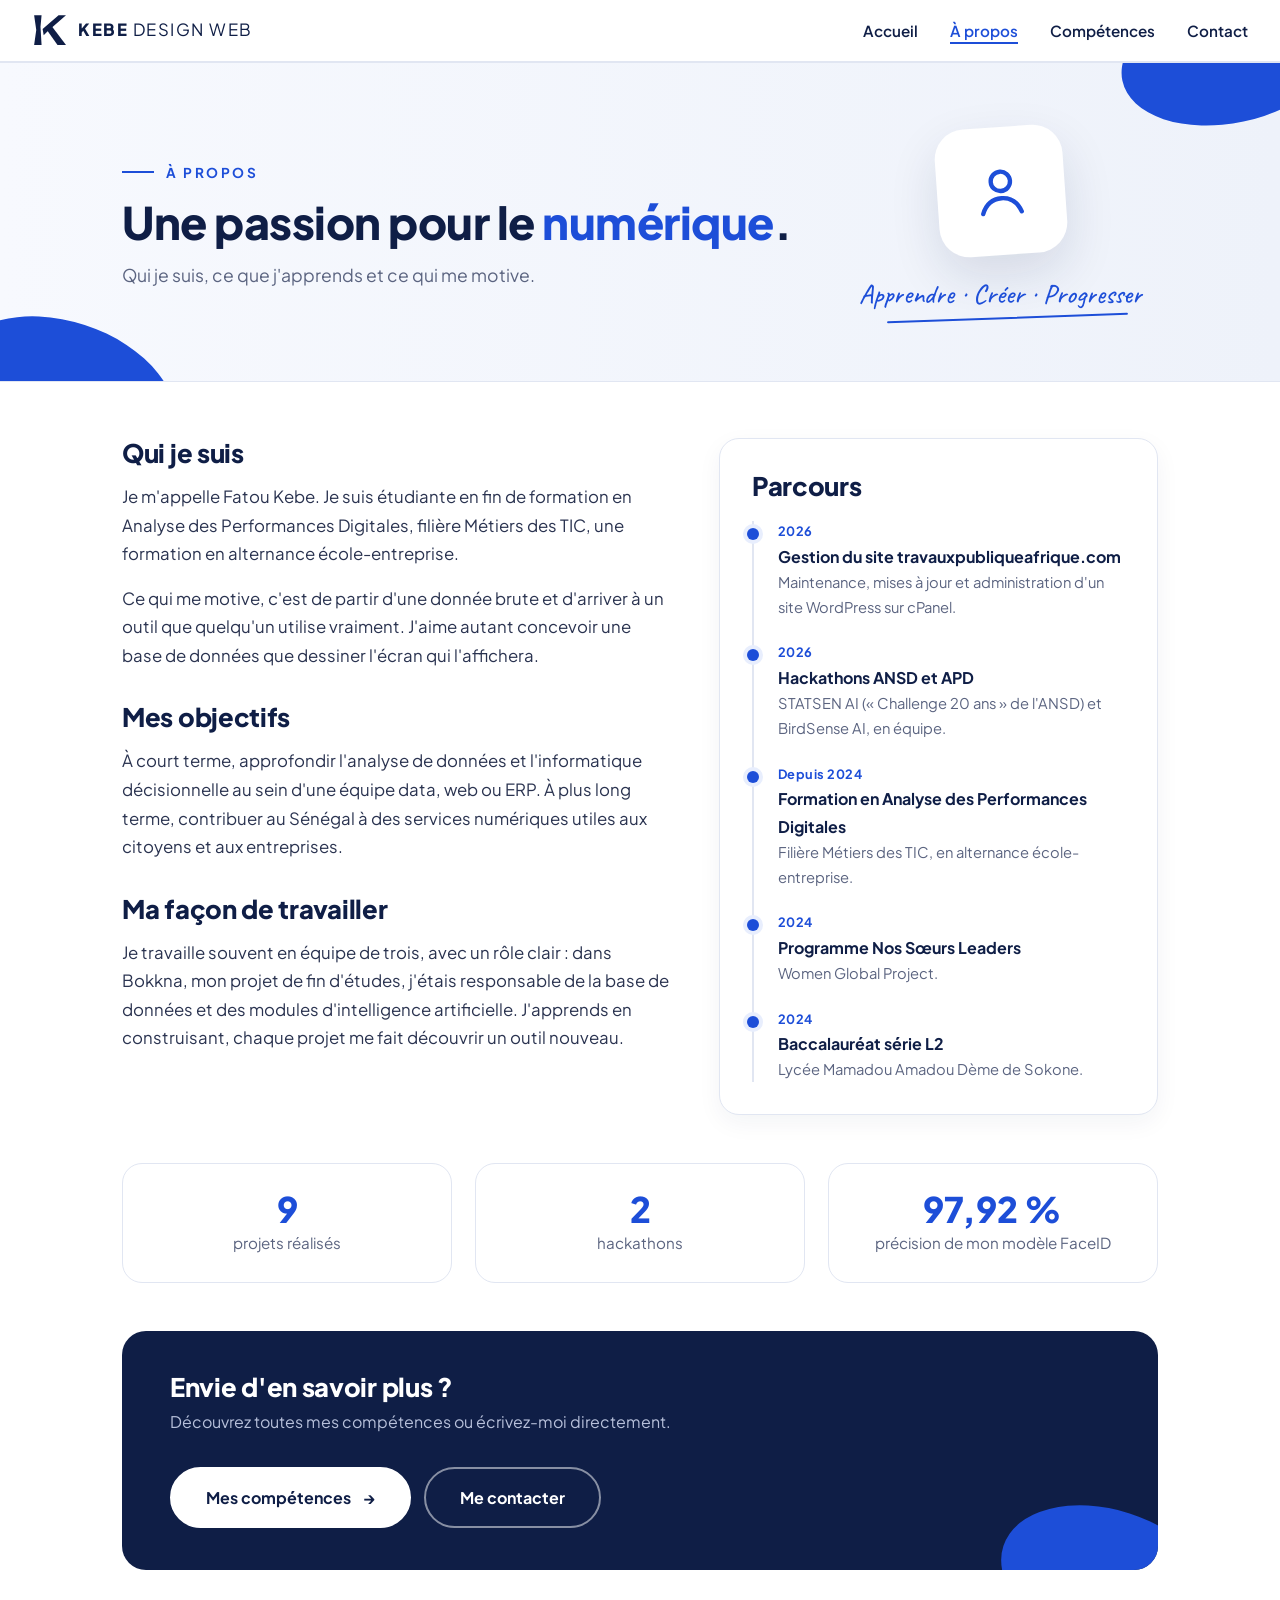
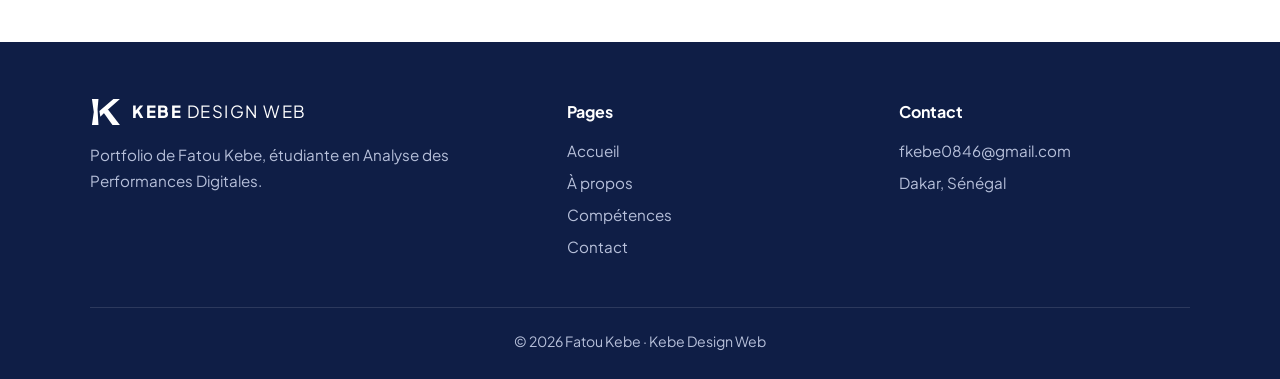
==== commit 7cc86713: "Retrait ISEP, modules et téléphone" ====
--- a/about.html
+++ b/about.html
@@ -45,7 +45,7 @@
     <div class="about-grid">
       <div class="about-text">
         <h2>Qui je suis</h2>
-        <p>Je m'appelle Fatou Kebe. Je suis étudiante en fin de formation au DISEP Analyse des Performances Digitales à l'ISEP de Diamniadio, filière Métiers des TIC, une formation en alternance école-entreprise.</p>
+        <p>Je m'appelle Fatou Kebe. Je suis étudiante en fin de formation en Analyse des Performances Digitales, filière Métiers des TIC, une formation en alternance école-entreprise.</p>
         <p>Ce qui me motive, c'est de partir d'une donnée brute et d'arriver à un outil que quelqu'un utilise vraiment. J'aime autant concevoir une base de données que dessiner l'écran qui l'affichera.</p>
         <h2>Mes objectifs</h2>
         <p>À court terme, approfondir l'analyse de données et l'informatique décisionnelle au sein d'une équipe data, web ou ERP. À plus long terme, contribuer au Sénégal à des services numériques utiles aux citoyens et aux entreprises.</p>
@@ -56,8 +56,8 @@
         <h2>Parcours</h2>
         <ul class="timeline">
           <li><span class="yr">2026</span><b>Gestion du site travauxpubliqueafrique.com</b><p>Maintenance, mises à jour et administration d'un site WordPress sur cPanel.</p></li>
-          <li><span class="yr">2026</span><b>Hackathons ANSD et APD ISEP</b><p>STATSEN AI (« Challenge 20 ans » de l'ANSD) et BirdSense AI, en équipe.</p></li>
-          <li><span class="yr">Depuis 2024</span><b>DISEP Analyse des Performances Digitales</b><p>ISEP de Diamniadio, filière Métiers des TIC.</p></li>
+          <li><span class="yr">2026</span><b>Hackathons ANSD et APD</b><p>STATSEN AI (« Challenge 20 ans » de l'ANSD) et BirdSense AI, en équipe.</p></li>
+          <li><span class="yr">Depuis 2024</span><b>Formation en Analyse des Performances Digitales</b><p>Filière Métiers des TIC, en alternance école-entreprise.</p></li>
           <li><span class="yr">2024</span><b>Programme Nos Sœurs Leaders</b><p>Women Global Project.</p></li>
           <li><span class="yr">2024</span><b>Baccalauréat série L2</b><p>Lycée Mamadou Amadou Dème de Sokone.</p></li>
         </ul>
@@ -78,7 +78,7 @@
     <div class="footer-inner">
       <div class="footer-brand">
         <a href="index.html" class="logo logo-light"><img src="images/logo-k-blanc.svg" alt="" width="30" height="28"><span><b>KEBE</b> DESIGN WEB</span></a>
-        <p>Portfolio de Fatou Kebe, étudiante en Analyse des Performances Digitales à l'ISEP de Diamniadio.</p>
+        <p>Portfolio de Fatou Kebe, étudiante en Analyse des Performances Digitales.</p>
       </div>
       <div>
         <h3>Pages</h3>
@@ -86,7 +86,7 @@
       </div>
       <div>
         <h3>Contact</h3>
-        <ul><li><a href="mailto:fkebe0846@gmail.com">fkebe0846@gmail.com</a></li><li><a href="tel:+221788284097">+221 78 828 40 97</a></li><li>Dakar, Sénégal</li></ul>
+        <ul><li><a href="mailto:fkebe0846@gmail.com">fkebe0846@gmail.com</a></li><li>Dakar, Sénégal</li></ul>
       </div>
     </div>
     <p class="footer-bottom">&copy; <span id="year">2026</span> Fatou Kebe · Kebe Design Web</p>
--- a/style.css
+++ b/style.css
@@ -436,3 +436,102 @@
   .contact-btns, .cta-btns { flex-direction: column; width: 100%; }
   .cta-btns .btn, .contact-btns .btn { width: 100%; padding: 14px 24px; }
 }
+
+/* ----- Compétences : version détaillée ----- */
+.key-skills { list-style: none; display: grid; grid-template-columns: repeat(4, 1fr); gap: 1rem; margin: 1.2rem 0 1.6rem; }
+.key-skills li { background: #fff; border: 1px solid var(--line); border-left: 4px solid var(--blue); border-radius: 14px; padding: 0.9rem 1.1rem; }
+.key-skills b { display: block; color: var(--navy); font-size: 1.05rem; }
+.key-skills span { color: var(--muted); font-size: 0.85rem; }
+.jump { display: flex; flex-wrap: wrap; gap: 0.5rem; }
+.jump a { font-size: 0.85rem; font-weight: 600; color: var(--navy); text-decoration: none; background: #fff; border: 1px solid var(--line); padding: 6px 14px; border-radius: 999px; transition: all 0.2s; }
+.jump a:hover { background: var(--blue); color: #fff; border-color: var(--blue); }
+.skill-domains.two { grid-template-columns: repeat(2, 1fr); }
+.skill-domain { scroll-margin-top: 90px; }
+.skill-domain .sd-head { align-items: flex-start; margin-bottom: 1.2rem; }
+.skill-domain .sd-head p { color: var(--muted); font-size: 0.92rem; margin-top: 0.2rem; }
+.sd-group { margin-bottom: 1rem; }
+.sd-group .tags { margin-top: 0.4rem; }
+.sd-label { display: block; font-size: 0.75rem; font-weight: 700; letter-spacing: 1px; text-transform: uppercase; color: var(--blue); }
+.sd-real { margin-top: auto; padding-top: 1rem; border-top: 1px dashed var(--line); }
+.sd-real ul { list-style: none; margin-top: 0.4rem; }
+.sd-real li { position: relative; padding-left: 1.2rem; font-size: 0.9rem; color: var(--text); margin-bottom: 0.3rem; }
+.sd-real li::before { content: ''; position: absolute; left: 0; top: 0.6rem; width: 7px; height: 7px; border-radius: 50%; background: var(--blue); }
+#erp { border: 2px solid var(--blue); box-shadow: 0 16px 40px rgba(29, 78, 216, 0.12); }
+@media (max-width: 980px) { .key-skills { grid-template-columns: repeat(2, 1fr); } }
+@media (max-width: 700px) { .skill-domains.two { grid-template-columns: 1fr; } .key-skills { grid-template-columns: 1fr 1fr; } }
+
+/* ----- Bannière de la page Compétences ----- */
+.skills-hero { min-height: 560px; display: flex; align-items: center; }
+.skills-hero::before { top: -90px; right: auto; left: 52%; width: 300px; height: 160px; z-index: 0; }
+.skills-hero::after { bottom: -110px; left: -80px; width: 320px; height: 220px; }
+.skh-photo {
+  position: absolute; top: 0; right: 0; bottom: 0; width: 36%;
+  background: url('images/banniere-competences.jpg') left center / cover no-repeat;
+  -webkit-mask-image: linear-gradient(90deg, transparent 0%, #000 28%);
+  mask-image: linear-gradient(90deg, transparent 0%, #000 28%);
+}
+.skh-inner {
+  position: relative; z-index: 1; width: 100%; max-width: 1400px; margin: 0 auto;
+  padding: 3.5rem 2rem; display: grid; grid-template-columns: 1.05fr 1fr; gap: 2.5rem; align-items: center;
+  padding-right: 36%;
+}
+.skh-brand { display: flex; align-items: center; gap: 14px; color: var(--navy); margin-bottom: 2.2rem; }
+.skh-brand span { display: block; font-size: 1.45rem; letter-spacing: 2px; line-height: 1.1; }
+.skh-brand b { font-weight: 800; }
+.skh-brand small { display: block; font-size: 0.66rem; letter-spacing: 3px; text-transform: uppercase; color: var(--muted); margin-top: 4px; }
+.skh-kicker { flex-direction: row-reverse; letter-spacing: 4px; }
+.skh-kicker::before { width: 48px; }
+.skills-hero h1 { font-size: clamp(2rem, 3.2vw, 2.9rem); }
+.skills-hero .pb-text p { color: var(--text); font-size: 1.05rem; max-width: 520px; }
+.skh-motto { display: inline-flex; align-items: center; gap: 14px; margin-top: 2.4rem; font-size: 0.78rem; letter-spacing: 3px; text-transform: uppercase; color: var(--muted); }
+.skh-motto::before { content: ''; width: 84px; height: 2px; background: var(--blue); }
+.skh-cards { display: grid !important; grid-template-columns: 1fr 1fr; gap: 1rem; padding: 0 !important; align-items: stretch !important; }
+.skh-card {
+  background: rgba(255, 255, 255, 0.85); backdrop-filter: blur(6px);
+  border: 1px solid var(--line); border-radius: 22px; padding: 1.5rem;
+  box-shadow: 0 14px 34px rgba(15, 30, 70, 0.06);
+  transition: transform 0.3s, box-shadow 0.3s;
+}
+.skh-card:hover { transform: translateY(-4px); box-shadow: 0 20px 44px rgba(15, 30, 70, 0.12); }
+.skh-ic { width: 54px; height: 54px; border-radius: 14px; display: grid; place-items: center; color: #fff; margin-bottom: 1rem; }
+.skh-ic svg { width: 28px; height: 28px; }
+.skh-card h3 { color: var(--navy); font-size: 1.08rem; margin-bottom: 0.3rem; }
+.skh-card p { color: var(--muted); font-size: 0.9rem; line-height: 1.5; }
+
+@media (max-width: 1180px) {
+  .skh-photo { display: none; }
+  .skh-inner { padding-right: 2rem; max-width: 1100px; }
+  .skills-hero::before { left: auto; right: -60px; }
+}
+@media (max-width: 860px) {
+  .skh-inner { grid-template-columns: 1fr; padding: 3rem 1.5rem; }
+  .skills-hero::after { width: 180px; height: 120px; bottom: -70px; }
+}
+@media (max-width: 480px) {
+  .skh-cards { grid-template-columns: 1fr; }
+  .skh-brand span { font-size: 1.15rem; }
+}
+/* ajustements bannière Compétences */
+.skills-hero::before { left: auto; right: -70px; top: -100px; width: 280px; height: 150px; }
+.skills-hero::after { width: 220px; height: 150px; bottom: -105px; left: -70px; }
+.skh-photo { width: 33%; }
+.skh-inner { padding-right: calc(33% + 1rem); grid-template-columns: 1fr 1.05fr; gap: 2rem; }
+.skh-card { padding: 1.25rem 1.3rem; }
+.skh-ic { width: 46px; height: 46px; border-radius: 12px; margin-bottom: 0.8rem; }
+.skh-ic svg { width: 24px; height: 24px; }
+.skh-card h3 { font-size: 1rem; }
+.skh-card p { font-size: 0.84rem; }
+@media (max-width: 1180px) { .skh-inner { padding-right: 2rem; } }
+@media (max-width: 860px) {
+  .skh-inner { grid-template-columns: 1fr; padding: 3rem 1.5rem; gap: 2rem; }
+  .skh-brand { margin-bottom: 1.6rem; }
+}
+@media (max-width: 480px) {
+  .skh-cards { grid-template-columns: 1fr 1fr; gap: 0.7rem; }
+  .skh-card { padding: 1rem; border-radius: 16px; }
+  .skh-card h3 { font-size: 0.92rem; }
+  .skh-card p { font-size: 0.78rem; }
+  .skh-brand small { letter-spacing: 1.5px; font-size: 0.6rem; }
+  .skh-motto { letter-spacing: 2px; }
+  .skh-motto::before { width: 40px; }
+}
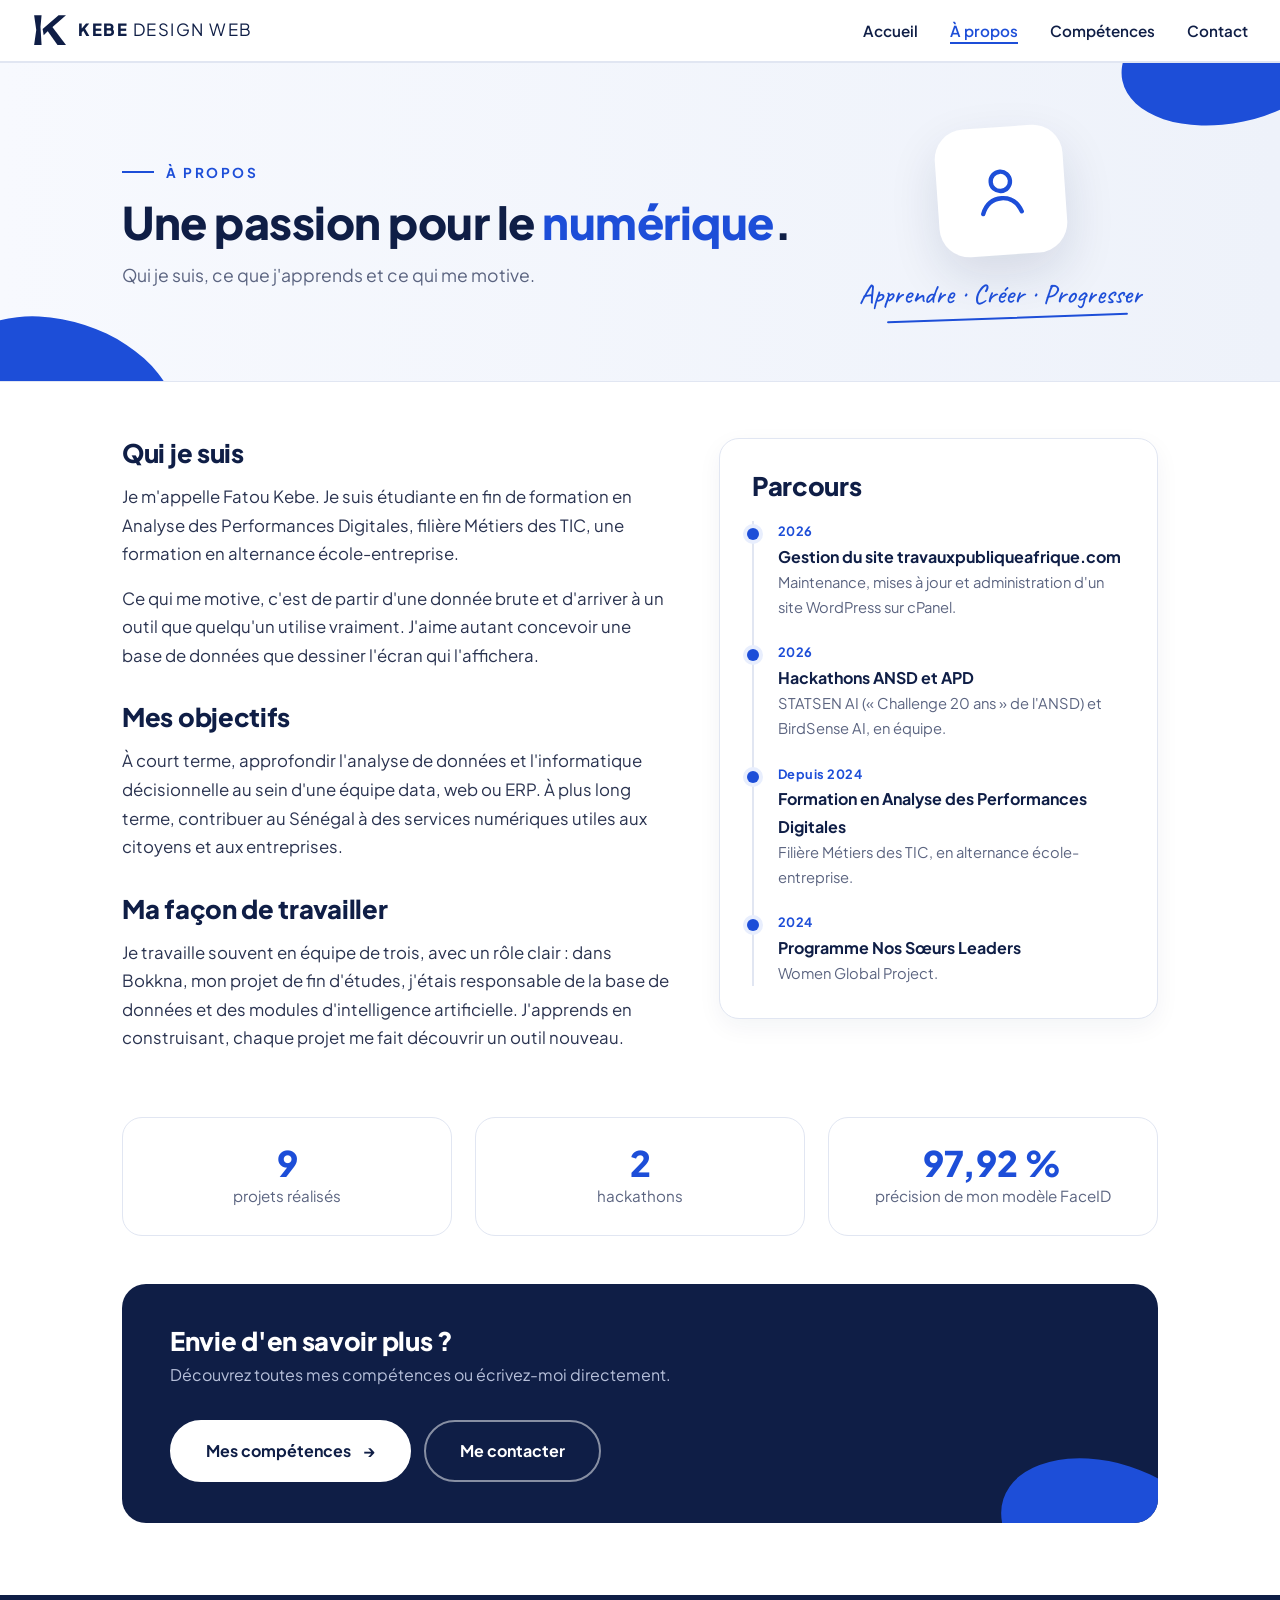
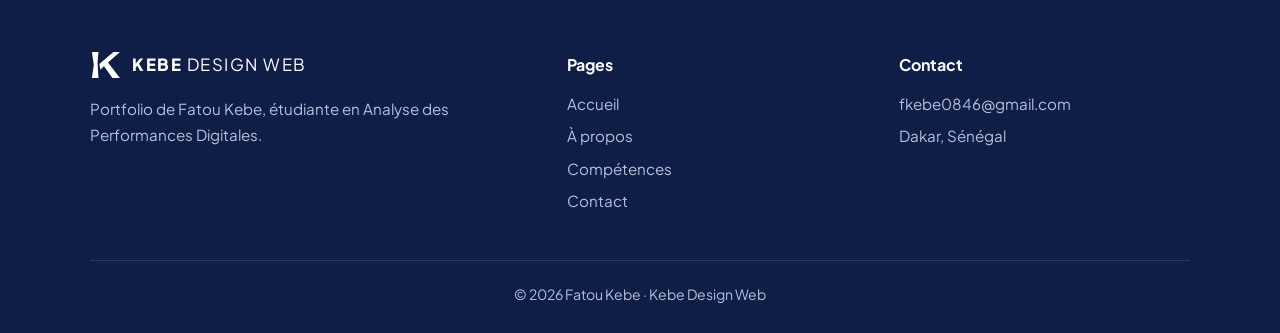
==== commit 3ba10a90: "Retrait du baccalauréat" ====
--- a/about.html
+++ b/about.html
@@ -59,7 +59,6 @@
           <li><span class="yr">2026</span><b>Hackathons ANSD et APD</b><p>STATSEN AI (« Challenge 20 ans » de l'ANSD) et BirdSense AI, en équipe.</p></li>
           <li><span class="yr">Depuis 2024</span><b>Formation en Analyse des Performances Digitales</b><p>Filière Métiers des TIC, en alternance école-entreprise.</p></li>
           <li><span class="yr">2024</span><b>Programme Nos Sœurs Leaders</b><p>Women Global Project.</p></li>
-          <li><span class="yr">2024</span><b>Baccalauréat série L2</b><p>Lycée Mamadou Amadou Dème de Sokone.</p></li>
         </ul>
       </aside>
     </div>
